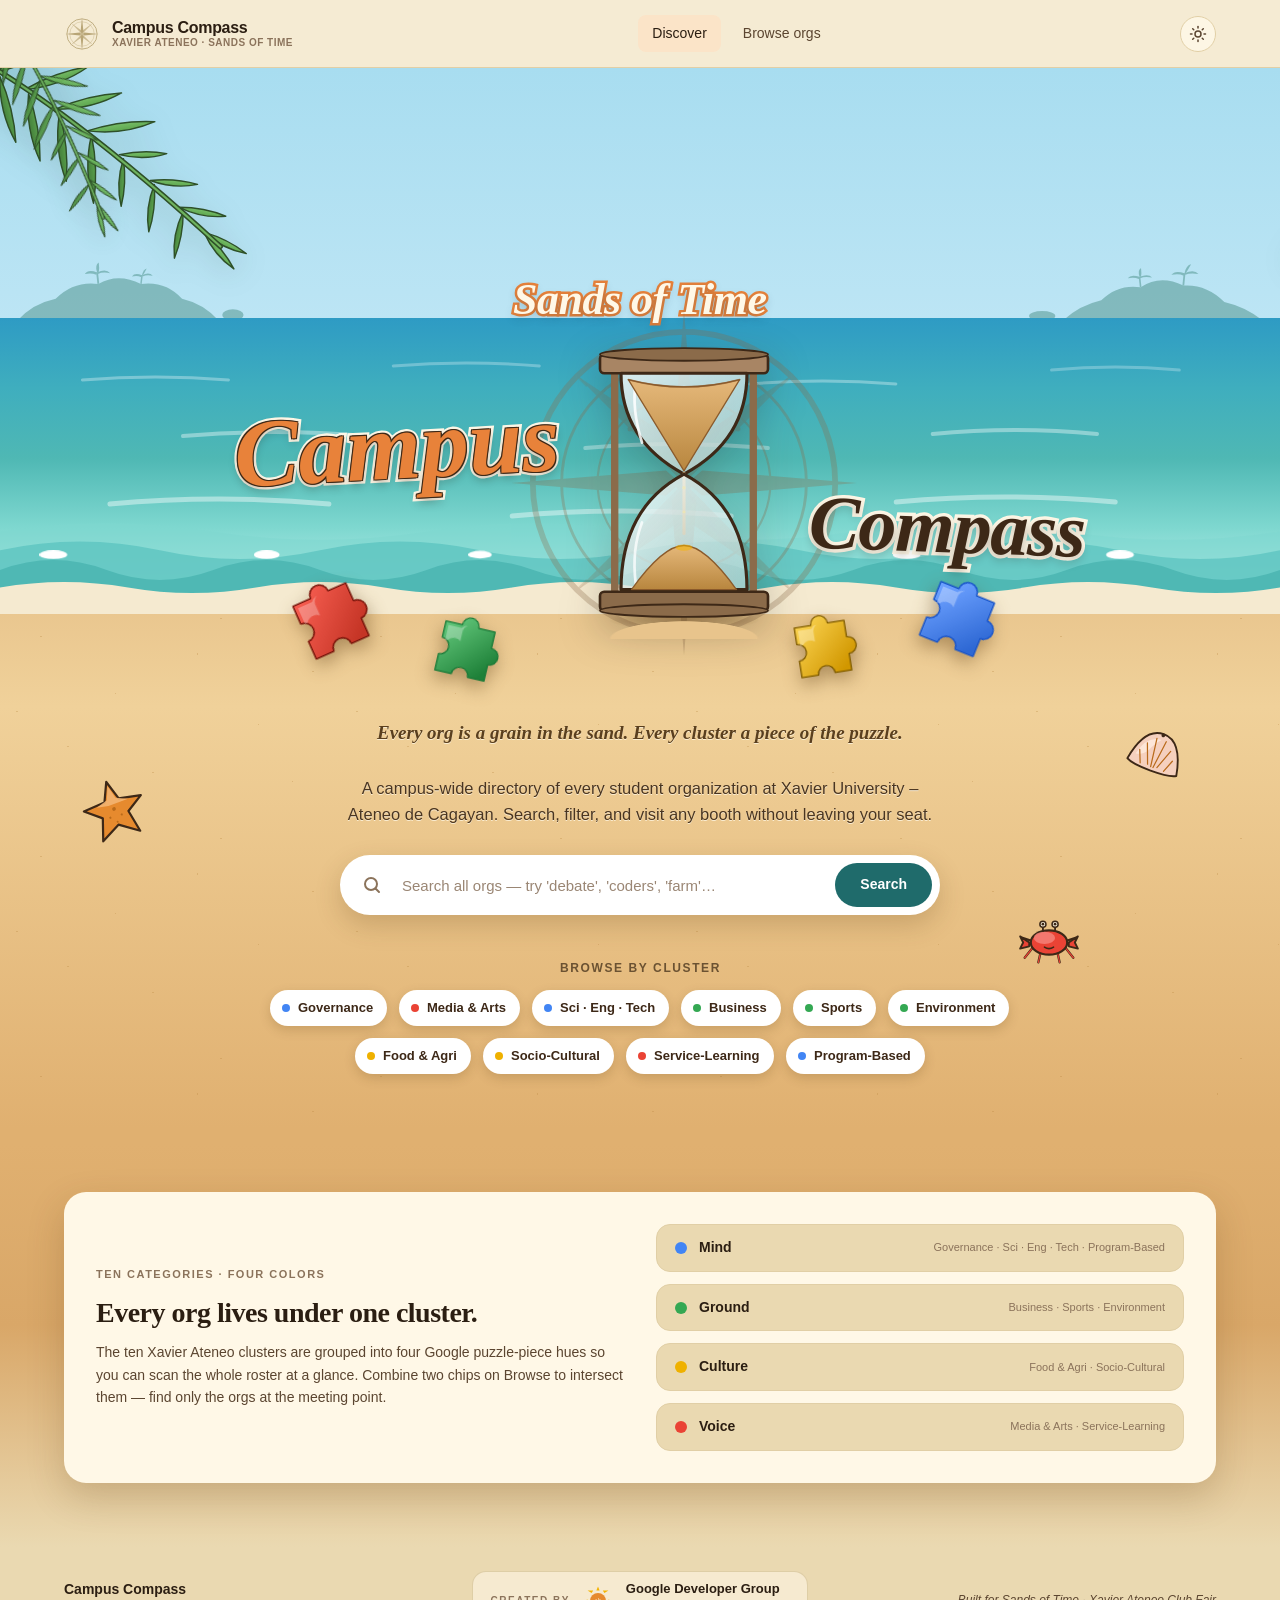
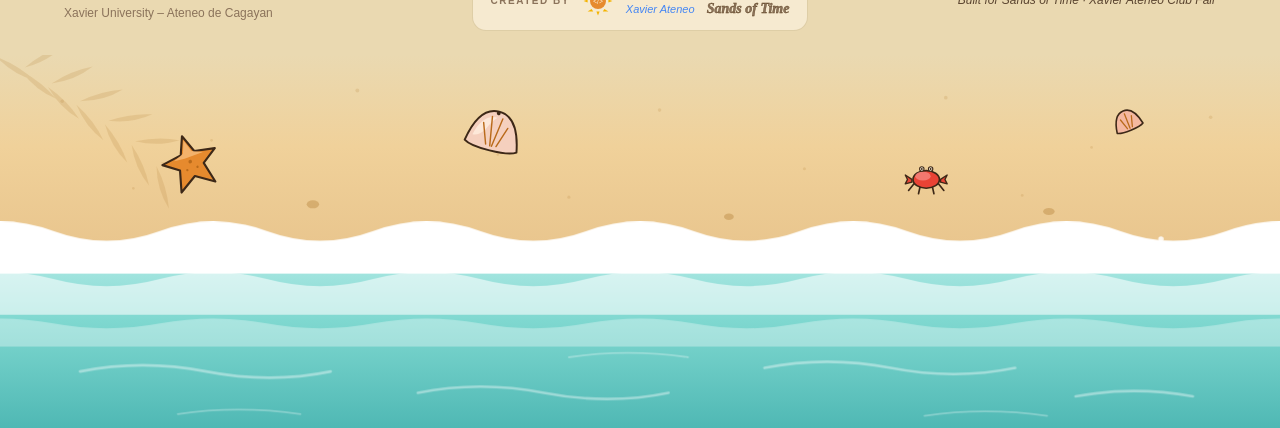
==== campus-compass/index.html @ 5cac919b "Add files via upload initial iteration" ====
<!DOCTYPE html>
<html lang="en" data-theme="light">
<head>
  <meta charset="UTF-8"/>
  <meta name="viewport" content="width=device-width, initial-scale=1.0"/>
  <meta name="description" content="Campus Compass — a directory of every student organization at Xavier University – Ateneo de Cagayan."/>
  <title>Campus Compass · Xavier Ateneo</title>
  <link rel="icon" type="image/svg+xml" href="assets/illustrations/compass-rose.svg"/>

  <!-- CSS load order:
       tokens → base → layout → components/* → screens/* → animations
       (per DESIGN.md, one <link> per file so DevTools stays inspectable) -->
  <link rel="stylesheet" href="src/css/tokens.css"/>
  <link rel="stylesheet" href="src/css/base.css"/>
  <link rel="stylesheet" href="src/css/layout.css"/>

  <link rel="stylesheet" href="src/css/components/nav.css"/>
  <link rel="stylesheet" href="src/css/components/button.css"/>
  <link rel="stylesheet" href="src/css/components/search-shell.css"/>
  <link rel="stylesheet" href="src/css/components/tag.css"/>
  <link rel="stylesheet" href="src/css/components/chip.css"/>
  <link rel="stylesheet" href="src/css/components/card.css"/>
  <link rel="stylesheet" href="src/css/components/panel.css"/>
  <link rel="stylesheet" href="src/css/components/facebook-card.css"/>
  <link rel="stylesheet" href="src/css/components/leader.css"/>
  <link rel="stylesheet" href="src/css/components/event.css"/>
  <link rel="stylesheet" href="src/css/components/theme-block.css"/>
  <link rel="stylesheet" href="src/css/components/hourglass.css"/>
  <link rel="stylesheet" href="src/css/components/sea-scene.css"/>
  <link rel="stylesheet" href="src/css/components/footer.css"/>
  <link rel="stylesheet" href="src/css/components/filter-note.css"/>
  <link rel="stylesheet" href="src/css/components/modal.css"/>
  <link rel="stylesheet" href="src/css/components/hero-scene.css"/>
  <link rel="stylesheet" href="src/css/components/hero-lockup.css"/>
  <link rel="stylesheet" href="src/css/components/ocean-waves.css"/>

  <link rel="stylesheet" href="src/css/screens/landing.css"/>
  <link rel="stylesheet" href="src/css/screens/browse.css"/>
  <link rel="stylesheet" href="src/css/screens/booth.css"/>

  <link rel="stylesheet" href="src/css/animations.css"/>
</head>

<body>

  <!-- ============================================================
       NAV — sticky, present on every screen
       ============================================================ -->
  <header class="site-nav">
    <div class="site-nav__wrap">
      <a class="brand" href="/" data-nav="landing">
        <span class="brand__mark" style="color: var(--compass-face);">
          <!-- Inline compass rose so it picks up currentColor -->
          <svg viewBox="0 0 100 100" role="img" aria-label="Compass Compass">
            <circle cx="50" cy="50" r="42" fill="none" stroke="currentColor" stroke-width="2.4"/>
            <circle cx="50" cy="50" r="34" fill="none" stroke="currentColor" stroke-width="1"/>
            <polygon points="50,4 54,44 50,48 46,44" fill="currentColor"/>
            <polygon points="96,50 56,54 52,50 56,46" fill="currentColor"/>
            <polygon points="50,96 54,56 50,52 46,56" fill="currentColor"/>
            <polygon points="4,50 44,54 48,50 44,46" fill="currentColor"/>
            <g fill="currentColor" opacity="0.7">
              <polygon points="82,18 55,45 50,50 45,45"/>
              <polygon points="82,82 55,55 50,50 45,55"/>
              <polygon points="18,82 45,55 50,50 55,55"/>
              <polygon points="18,18 45,45 50,50 55,45"/>
            </g>
            <g fill="currentColor">
              <circle cx="50" cy="34" r="1.2"/>
              <circle cx="66" cy="50" r="1.2"/>
              <circle cx="50" cy="66" r="1.2"/>
              <circle cx="34" cy="50" r="1.2"/>
            </g>
            <circle cx="50" cy="50" r="2" fill="currentColor"/>
          </svg>
        </span>
        <span class="brand__text">
          <span class="brand__name">Campus Compass</span>
          <span class="brand__sub">Xavier Ateneo · Sands of Time</span>
        </span>
      </a>

      <nav class="nav-links" aria-label="Main">
        <button class="nav-links__item" data-nav="landing" data-nav-item="landing">Discover</button>
        <button class="nav-links__item" data-nav="browse"  data-nav-item="browse">Browse orgs</button>
      </nav>

      <div class="nav-actions">
        <button class="theme-toggle" data-theme-toggle aria-label="Toggle theme"></button>
      </div>

      <button class="nav-toggle" aria-label="Menu">
        <svg width="22" height="22" viewBox="0 0 22 22" fill="none" stroke="currentColor" stroke-width="2" stroke-linecap="round">
          <line x1="3" y1="6"  x2="19" y2="6"/>
          <line x1="3" y1="11" x2="19" y2="11"/>
          <line x1="3" y1="16" x2="19" y2="16"/>
        </svg>
      </button>
    </div>
  </header>

  <!-- ============================================================
       LANDING — bright cel-shaded beach hero, "Sands of Time"
       ============================================================ -->
  <main id="screen-landing" class="screen screen--landing" data-screen="landing">

    <!-- ==== HERO SCENE — layered beach backdrop ====
         Bands top→bottom: sky · sea · surf · sand.
         Offsets (--horizon, --shore) are defined on
         .screen--landing in landing.css so the content stack
         can land the hourglass exactly on the shore line. -->
    <div class="hero-scene" aria-hidden="true">

      <!-- SKY -->
      <div class="hero-scene__sky"></div>

      <!-- NIGHT SKY — moon + stars, revealed in dark mode.
           These are CSS circles, not SVG: the scene SVGs use
           preserveAspectRatio="none", which stretched a <circle>
           into an oblong at every viewport width but one. -->
      <div class="hero-scene__night">
        <span class="night-moon"></span>
        <span class="night-star" style="--x:6%; --y:17%; --s:3px;"></span>
        <span class="night-star" style="--x:13%; --y:38%; --s:2px;"></span>
        <span class="night-star" style="--x:19%; --y:12%; --s:3.5px;"></span>
        <span class="night-star" style="--x:25%; --y:30%; --s:2px;"></span>
        <span class="night-star" style="--x:31%; --y:15%; --s:3px;"></span>
        <span class="night-star" style="--x:37%; --y:43%; --s:2px;"></span>
        <span class="night-star" style="--x:43%; --y:21%; --s:3.5px;"></span>
        <span class="night-star" style="--x:49%; --y:35%; --s:2px;"></span>
        <span class="night-star" style="--x:55%; --y:11%; --s:3px;"></span>
        <span class="night-star" style="--x:61%; --y:28%; --s:3px;"></span>
        <span class="night-star" style="--x:67%; --y:45%; --s:2px;"></span>
        <span class="night-star" style="--x:73%; --y:16%; --s:2.5px;"></span>
        <span class="night-star" style="--x:85%; --y:47%; --s:3px;"></span>
        <span class="night-star" style="--x:92%; --y:23%; --s:2px;"></span>
        <span class="night-star" style="--x:97%; --y:38%; --s:3.5px;"></span>
      </div>

      <!-- DISTANT ISLANDS at the horizon.
           preserveAspectRatio is xMidYMax (not "none") so the
           island silhouettes keep their shape instead of being
           smeared flat across the width. -->
      <div class="hero-scene__headland">
        <svg class="headland headland--left" viewBox="0 0 300 78" preserveAspectRatio="xMinYMax meet">
          <g fill="var(--scene-hill)">
            <!-- Main landmass — rounded, with a gentle peak -->
            <path d="M 6 78
                     Q 24 58 52 52
                     Q 74 30 104 34
                     Q 128 20 156 34
                     Q 186 30 206 52
                     Q 232 58 250 78 Z"/>
            <!-- Two palm silhouettes on the ridge -->
            <g transform="translate(104,34)">
              <path d="M 0 0 L -1.5 -14" stroke="var(--scene-hill)" stroke-width="2.2" fill="none"/>
              <path d="M -1.5 -14 q -11 -4 -15 2 q 8 -2 14 1 Z"/>
              <path d="M -1.5 -14 q 11 -5 16 1 q -9 -2 -15 1 Z"/>
              <path d="M -1.5 -14 q -3 -9 2 -12 q 1 7 0 12 Z"/>
            </g>
            <g transform="translate(156,34) scale(0.82)">
              <path d="M 0 0 L 1.5 -13" stroke="var(--scene-hill)" stroke-width="2.2" fill="none"/>
              <path d="M 1.5 -13 q -11 -4 -15 2 q 8 -2 14 1 Z"/>
              <path d="M 1.5 -13 q 11 -5 16 1 q -9 -2 -15 1 Z"/>
              <path d="M 1.5 -13 q 2 -9 7 -10 q -3 6 -6 11 Z"/>
            </g>
            <!-- Small offshore rock -->
            <ellipse cx="268" cy="72" rx="13" ry="7"/>
          </g>
        </svg>

        <svg class="headland headland--right" viewBox="0 0 300 78" preserveAspectRatio="xMaxYMax meet">
          <g fill="var(--scene-hill)">
            <ellipse cx="26" cy="73" rx="16" ry="6"/>
            <path d="M 52 78
                     Q 72 60 98 54
                     Q 118 34 146 38
                     Q 170 22 198 36
                     Q 226 34 248 56
                     Q 274 62 294 78 Z"/>
            <g transform="translate(146,38) scale(0.9)">
              <path d="M 0 0 L -1.5 -14" stroke="var(--scene-hill)" stroke-width="2.2" fill="none"/>
              <path d="M -1.5 -14 q -12 -4 -16 2 q 9 -2 15 1 Z"/>
              <path d="M -1.5 -14 q 12 -5 17 1 q -10 -2 -16 1 Z"/>
              <path d="M -1.5 -14 q -3 -9 2 -12 q 1 7 0 12 Z"/>
            </g>
            <g transform="translate(198,36)">
              <path d="M 0 0 L 1.5 -15" stroke="var(--scene-hill)" stroke-width="2.2" fill="none"/>
              <path d="M 1.5 -15 q -12 -4 -16 2 q 9 -2 15 1 Z"/>
              <path d="M 1.5 -15 q 12 -5 17 1 q -10 -2 -16 1 Z"/>
              <path d="M 1.5 -15 q 2 -10 8 -11 q -4 7 -7 12 Z"/>
            </g>
          </g>
        </svg>
      </div>

      <!-- SEA — depth gradient (deep at horizon → pale at shore) -->
      <div class="hero-scene__sea">
        <div class="sea-shimmer">
          <svg viewBox="0 0 1400 270" preserveAspectRatio="none">
            <g stroke="#FFFFFF" fill="none" stroke-linecap="round">
              <path stroke-width="3" opacity="0.32" d="M 90 62 Q 170 56 250 62"/>
              <path stroke-width="3" opacity="0.28" d="M 430 48 Q 510 42 590 48"/>
              <path stroke-width="3" opacity="0.32" d="M 820 66 Q 900 60 980 66"/>
              <path stroke-width="3" opacity="0.26" d="M 1150 52 Q 1220 46 1290 52"/>
              <path stroke-width="4" opacity="0.38" d="M 200 118 Q 300 110 400 118"/>
              <path stroke-width="4" opacity="0.34" d="M 640 130 Q 740 122 840 130"/>
              <path stroke-width="4" opacity="0.38" d="M 1020 116 Q 1110 108 1200 116"/>
              <path stroke-width="5" opacity="0.42" d="M 120 186 Q 240 176 360 186"/>
              <path stroke-width="5" opacity="0.4"  d="M 560 198 Q 680 188 800 198"/>
              <path stroke-width="5" opacity="0.42" d="M 980 184 Q 1100 174 1220 184"/>
            </g>
          </svg>
        </div>
      </div>

      <!-- SURF — 3 parallax wave layers + reverse-drifting foam edge.
           Each layer is 200% wide; translateX(0 → -50%) loops.
           Path periods 400 / 300 / 200 / 240 all divide 1200
           evenly, so the tiling seam is invisible. -->
      <div class="hero-scene__surf">
        <div class="wave wave--back">
          <svg viewBox="0 0 2400 100" preserveAspectRatio="none">
            <path fill="var(--scene-water-1)" d="M 0 25 Q 100 10 200 25 T 400 25 T 600 25 T 800 25 T 1000 25 T 1200 25 T 1400 25 T 1600 25 T 1800 25 T 2000 25 T 2200 25 T 2400 25 L 2400 100 L 0 100 Z"/>
          </svg>
        </div>

        <div class="wave wave--mid">
          <svg viewBox="0 0 2400 100" preserveAspectRatio="none">
            <path fill="var(--scene-water-2)" d="M 0 42 Q 75 26 150 42 T 300 42 T 450 42 T 600 42 T 750 42 T 900 42 T 1050 42 T 1200 42 T 1350 42 T 1500 42 T 1650 42 T 1800 42 T 1950 42 T 2100 42 T 2250 42 T 2400 42 L 2400 100 L 0 100 Z"/>
          </svg>
        </div>

        <div class="wave wave--front">
          <svg viewBox="0 0 2400 100" preserveAspectRatio="none">
            <path fill="var(--scene-water-3)" d="M 0 60 Q 50 42 100 60 T 200 60 T 300 60 T 400 60 T 500 60 T 600 60 T 700 60 T 800 60 T 900 60 T 1000 60 T 1100 60 T 1200 60 T 1300 60 T 1400 60 T 1500 60 T 1600 60 T 1700 60 T 1800 60 T 1900 60 T 2000 60 T 2100 60 T 2200 60 T 2300 60 T 2400 60 L 2400 100 L 0 100 Z"/>

            <!-- Cel-animation foam highlights: three sets on the
                 front crests (x = 50 + 200k), swapped by steps(1). -->
            <g class="foam-blink foam-blink--a" fill="var(--scene-foam-hi)">
              <ellipse cx="50"   cy="46" rx="13" ry="4"/>
              <ellipse cx="650"  cy="46" rx="11" ry="3.5"/>
              <ellipse cx="1250" cy="46" rx="13" ry="4"/>
              <ellipse cx="1850" cy="46" rx="11" ry="3.5"/>
            </g>
            <g class="foam-blink foam-blink--b" fill="var(--scene-foam-hi)">
              <ellipse cx="250"  cy="46" rx="12" ry="4"/>
              <ellipse cx="850"  cy="46" rx="13" ry="4"/>
              <ellipse cx="1450" cy="46" rx="11" ry="3.5"/>
              <ellipse cx="2050" cy="46" rx="13" ry="4"/>
            </g>
            <g class="foam-blink foam-blink--c" fill="var(--scene-foam-hi)">
              <ellipse cx="450"  cy="46" rx="11" ry="3.5"/>
              <ellipse cx="1050" cy="46" rx="13" ry="4"/>
              <ellipse cx="1650" cy="46" rx="12" ry="4"/>
              <ellipse cx="2250" cy="46" rx="11" ry="3.5"/>
            </g>
          </svg>
        </div>

        <div class="wave wave--foam-edge">
          <svg viewBox="0 0 2400 100" preserveAspectRatio="none">
            <path fill="var(--scene-foam)" d="M 0 76 Q 60 66 120 76 T 240 76 T 360 76 T 480 76 T 600 76 T 720 76 T 840 76 T 960 76 T 1080 76 T 1200 76 T 1320 76 T 1440 76 T 1560 76 T 1680 76 T 1800 76 T 1920 76 T 2040 76 T 2160 76 T 2280 76 T 2400 76 L 2400 100 L 0 100 Z"/>
          </svg>
        </div>
      </div>

      <!-- SAND -->
      <div class="hero-scene__sand"></div>

      <!-- Beach accents on the dry sand -->
      <div class="hero-accents">
        <img class="hero-accent hero-accent--starfish" src="assets/illustrations/hero-starfish.svg" alt=""/>
        <img class="hero-accent hero-accent--shell"    src="assets/illustrations/hero-shell.svg"    alt=""/>
        <img class="hero-accent hero-accent--crab"     src="assets/illustrations/hero-crab.svg"     alt=""/>
      </div>

      <!-- Palm fronds peeking in from the top corners -->
      <img class="palm-frond palm-frond--left"    src="assets/illustrations/palm-frond.svg" alt=""/>
      <img class="palm-frond palm-frond--left-2"  src="assets/illustrations/palm-frond.svg" alt=""/>
      <img class="palm-frond palm-frond--right"   src="assets/illustrations/palm-frond.svg" alt=""/>
      <img class="palm-frond palm-frond--right-2" src="assets/illustrations/palm-frond.svg" alt=""/>
    </div>

    <!-- ==== HERO CONTENT (overlaid on the scene) ==== -->
    <div class="hero-content">
      <div class="wrap">
        <h2 class="hero-tagline reveal" style="--reveal-delay: 0ms;">Sands of Time</h2>

        <!-- Unified "Campus [hourglass] Compass" lockup.
             The hourglass stands on the shore line; the four
             puzzle pieces lie on the sand around its base.
             They are children of the lockup, whose padding-bottom
             reserves their space so nothing below overlaps. -->
        <div class="hero-lockup reveal" style="--reveal-delay: 120ms;">
          <span class="lockup__campus">Campus</span>
          <!-- The hourglass, its rose, its shadow and its sand mound
               share one wrapper so they stay centred on each other.
               (The two word columns are different widths, so anything
               centred on the LOCKUP lands off-centre from the glass.) -->
          <span class="lockup__glass">
            <!-- Brand compass rose, sized as the anchor of the whole
                 lockup. Sits BEHIND the hourglass and rotates toward
                 the current screen (compass-orientation.js). -->
            <span class="lockup__rose" aria-hidden="true">
              <svg viewBox="0 0 100 100">
                <circle cx="50" cy="50" r="42" fill="none" stroke="currentColor" stroke-width="1.6"/>
                <circle cx="50" cy="50" r="34" fill="none" stroke="currentColor" stroke-width="0.8"/>
                <circle cx="50" cy="50" r="24" fill="none" stroke="currentColor" stroke-width="0.6"/>
                <!-- Cardinal points -->
                <polygon points="50,2 53.5,45 50,49 46.5,45" fill="currentColor"/>
                <polygon points="98,50 55,53.5 51,50 55,46.5" fill="currentColor"/>
                <polygon points="50,98 53.5,55 50,51 46.5,55" fill="currentColor"/>
                <polygon points="2,50 45,53.5 49,50 45,46.5" fill="currentColor"/>
                <!-- Ordinal points -->
                <g fill="currentColor" opacity="0.72">
                  <polygon points="80,20 56,44 50,50 44,44"/>
                  <polygon points="80,80 56,56 50,50 44,56"/>
                  <polygon points="20,80 44,56 50,50 56,56"/>
                  <polygon points="20,20 44,44 50,50 56,44"/>
                </g>
                <!-- Tick dots between the rings -->
                <g fill="currentColor" opacity="0.85">
                  <circle cx="50" cy="29" r="0.9"/><circle cx="71" cy="50" r="0.9"/>
                  <circle cx="50" cy="71" r="0.9"/><circle cx="29" cy="50" r="0.9"/>
                  <circle cx="65" cy="35" r="0.7"/><circle cx="65" cy="65" r="0.7"/>
                  <circle cx="35" cy="65" r="0.7"/><circle cx="35" cy="35" r="0.7"/>
                </g>
                <!-- Fine minute marks on the outer ring -->
                <g stroke="currentColor" stroke-width="0.7" opacity="0.6">
                  <line x1="50" y1="8"  x2="50" y2="12"/><line x1="92" y1="50" x2="88" y2="50"/>
                  <line x1="50" y1="92" x2="50" y2="88"/><line x1="8"  y1="50" x2="12" y2="50"/>
                  <line x1="79.7" y1="20.3" x2="76.9" y2="23.1"/>
                  <line x1="79.7" y1="79.7" x2="76.9" y2="76.9"/>
                  <line x1="20.3" y1="79.7" x2="23.1" y2="76.9"/>
                  <line x1="20.3" y1="20.3" x2="23.1" y2="23.1"/>
                </g>
                <circle cx="50" cy="50" r="2.4" fill="currentColor"/>
              </svg>
            </span>
            <img class="lockup__hourglass" src="assets/illustrations/hero-hourglass.svg" alt="Hourglass"/>
            <span class="lockup__hourglass-shadow" aria-hidden="true"></span>
            <span class="lockup__sand-mound" aria-hidden="true"></span>
          </span>

          <span class="lockup__compass">Compass</span>


          <img class="hero-puzzle hero-puzzle--red"    src="assets/illustrations/primitives/puzzle-red.svg"    alt="" aria-hidden="true"/>
          <img class="hero-puzzle hero-puzzle--green"  src="assets/illustrations/primitives/puzzle-green.svg"  alt="" aria-hidden="true"/>
          <img class="hero-puzzle hero-puzzle--yellow" src="assets/illustrations/primitives/puzzle-yellow.svg" alt="" aria-hidden="true"/>
          <img class="hero-puzzle hero-puzzle--blue"   src="assets/illustrations/primitives/puzzle-blue.svg"   alt="" aria-hidden="true"/>
        </div>

        <p class="hero-anchor reveal" style="--reveal-delay: 170ms;">
          Every org is a grain in the sand. Every cluster a piece of the puzzle.
        </p>

        <p class="hero-sub reveal" style="--reveal-delay: 210ms;">
          A campus-wide directory of every student organization at Xavier University – Ateneo de Cagayan.
          Search, filter, and visit any booth without leaving your seat.
        </p>

        <form class="search-shell hero-search reveal" data-hero-search style="--reveal-delay: 240ms;" onsubmit="return false;">
          <svg class="search-shell__icon" viewBox="0 0 20 20" fill="none" stroke="currentColor" stroke-width="2" stroke-linecap="round" stroke-linejoin="round" aria-hidden="true">
            <circle cx="9" cy="9" r="6"/><line x1="17" y1="17" x2="13.5" y2="13.5"/>
          </svg>
          <input class="search-shell__input" type="search"
                 placeholder="Search all orgs — try 'debate', 'coders', 'farm'…"
                 aria-label="Search orgs"/>
          <button class="btn hero-search__submit search-shell__submit" type="submit">Search</button>
        </form>

        <p class="hero-cluster-label reveal" style="--reveal-delay: 300ms;">Browse by cluster</p>
        <div class="tag-cloud reveal" data-tag-cloud style="--reveal-delay: 360ms;"></div>
      </div>
    </div>


    <!-- Theme block: ten categories, four colors -->
    <section class="landing-theme">
      <div class="wrap">
        <div class="theme-block reveal">
          <div class="theme-block-grid">
            <div>
              <p class="theme-block__kicker">Ten categories · Four colors</p>
              <h3 class="theme-block__title">Every org lives under one cluster.</h3>
              <p class="theme-block__copy">
                The ten Xavier Ateneo clusters are grouped into four Google puzzle-piece hues so you can scan the whole roster at a glance.
                Combine two chips on Browse to intersect them — find only the orgs at the meeting point.
              </p>
            </div>
            <div class="theme-legend">
              <div class="theme-legend__row"><span class="theme-legend__dot" style="--legend-color: var(--blue);"></span><span class="theme-legend__name">Mind</span><span class="theme-legend__clusters">Governance · Sci · Eng · Tech · Program-Based</span></div>
              <div class="theme-legend__row"><span class="theme-legend__dot" style="--legend-color: var(--green);"></span><span class="theme-legend__name">Ground</span><span class="theme-legend__clusters">Business · Sports · Environment</span></div>
              <div class="theme-legend__row"><span class="theme-legend__dot" style="--legend-color: var(--yellow);"></span><span class="theme-legend__name">Culture</span><span class="theme-legend__clusters">Food &amp; Agri · Socio-Cultural</span></div>
              <div class="theme-legend__row"><span class="theme-legend__dot" style="--legend-color: var(--red);"></span><span class="theme-legend__name">Voice</span><span class="theme-legend__clusters">Media &amp; Arts · Service-Learning</span></div>
            </div>
          </div>
        </div>
      </div>
    </section>
  </main>

  <!-- ============================================================
       BROWSE
       ============================================================ -->
  <main id="screen-browse" class="screen screen--browse" hidden data-screen="browse">
    <div class="ground-wash" aria-hidden="true"></div>

    <div class="wrap">
      <section class="browse-head">
        <nav class="browse-crumb" aria-label="Breadcrumb">
          <a href="/" data-nav="landing">Discover</a>
          <span class="browse-crumb__sep">/</span>
          <span>Browse orgs</span>
        </nav>
        <div class="explore-head">
          <h1 class="browse-title" data-browse-title>All Xavier Ateneo orgs</h1>
          <span class="browse-count" data-browse-count>—</span>
        </div>

        <div class="browse-search">
          <form class="search-shell search-shell--compact" data-browse-search onsubmit="return false;">
            <svg class="search-shell__icon" viewBox="0 0 20 20" fill="none" stroke="currentColor" stroke-width="2" stroke-linecap="round" stroke-linejoin="round" aria-hidden="true">
              <circle cx="9" cy="9" r="6"/><line x1="17" y1="17" x2="13.5" y2="13.5"/>
            </svg>
            <input class="search-shell__input" type="search"
                   placeholder="Search by name, category, or interest…"
                   aria-label="Filter orgs"/>
            <button class="btn btn--primary search-shell__submit" type="submit">Search</button>
          </form>
        </div>

        <div class="filter-toolbar">
          <span class="filter-toolbar__help">
            <svg class="filter-toolbar__help-icon" viewBox="0 0 16 16" fill="none" stroke="currentColor" stroke-width="1.5" stroke-linecap="round" aria-hidden="true">
              <line x1="0" y1="8" x2="16" y2="8"/><line x1="8" y1="0" x2="8" y2="16"/>
            </svg>
            Pick <strong>one or more</strong> chips — orgs must match <strong>all</strong> you select.
          </span>
          <button class="btn btn--ghost btn--sm clear-filters" data-clear-filters type="button">
            <svg width="12" height="12" viewBox="0 0 12 12" fill="none" stroke="currentColor" stroke-width="2" stroke-linecap="round" aria-hidden="true">
              <line x1="1" y1="1" x2="11" y2="11"/><line x1="11" y1="1" x2="1" y2="11"/>
            </svg>
            Clear filters
          </button>
        </div>

        <div class="chip-row browse-chips" data-chip-row></div>

        <div class="filter-note" data-filter-note hidden></div>
      </section>

      <section class="browse-grid card-grid" data-card-grid></section>

      <p class="grid-footnote" data-grid-footnote hidden></p>
    </div>
  </main>

  <!-- ============================================================
       BOOTH MODAL — content rendered by screens/booth.js
       ============================================================ -->
  <div id="booth-modal" class="modal" hidden role="dialog" aria-modal="true" aria-labelledby="booth-title">
    <div class="modal__backdrop" aria-hidden="true"></div>
    <div class="modal__panel">
      <button class="modal__close" data-close-modal aria-label="Close booth">
        <svg viewBox="0 0 18 18" fill="none" stroke="currentColor" stroke-width="2" stroke-linecap="round">
          <line x1="3" y1="3" x2="15" y2="15"/>
          <line x1="15" y1="3" x2="3" y2="15"/>
        </svg>
      </button>
      <div class="modal__panel-content"></div>
    </div>
  </div>

  <!-- ============================================================
       FOOTER (present on every screen)
       ============================================================ -->
  <footer class="site-footer">
    <div class="site-footer__wrap">
      <div class="site-footer__brand">
        <span class="site-footer__name">Campus Compass</span>
        <span class="site-footer__sub">Xavier University – Ateneo de Cagayan</span>
      </div>

      <div class="gdg-credit">
        <span class="gdg-credit__label">Created by</span>
        <img class="gdg-credit__mark" src="assets/illustrations/gdg-credit.svg" alt="GDG"/>
        <div class="gdg-credit__text">
          <span class="gdg-credit__org">Google Developer Group</span>
          <span>
            <span class="gdg-credit__loc">Xavier Ateneo</span>
            <span class="gdg-credit__season">Sands of Time</span>
          </span>
        </div>
      </div>

      <p class="site-footer__tagline">Built for Sands of Time · Xavier Ateneo Club Fair</p>
    </div>
  </footer>

  <!-- ============================================================
       SEA SCENE — inline SVG so animations bind to internal groups
       ============================================================ -->
  <div class="sea-scene" aria-hidden="true">
    <!-- TIDE LINE — the page closes looking straight DOWN at the
         water's edge. Deliberately a different camera from the hero:
         one world, two shots, so the beach never repeats itself.
         Keep in sync with assets/illustrations/sea-scene.svg. -->
    <svg xmlns="http://www.w3.org/2000/svg" viewBox="0 0 1440 420" preserveAspectRatio="none" role="img" aria-label="Water's edge">
      <defs>
        <linearGradient id="tide-sand" x1="0" y1="0" x2="0" y2="1">
          <stop offset="0"    stop-color="var(--surface-2)"/>
          <stop offset="0.45" stop-color="var(--scene-sand-top)"/>
          <stop offset="1"    stop-color="var(--scene-sand-wet)"/>
        </linearGradient>
        <linearGradient id="tide-water" x1="0" y1="0" x2="0" y2="1">
          <stop offset="0"    stop-color="var(--scene-sea-shallow)"/>
          <stop offset="0.42" stop-color="var(--scene-water-1)"/>
          <stop offset="1"    stop-color="var(--scene-water-3)"/>
        </linearGradient>
        <path id="tide-leaf" d="M 0 0 Q 26 -6 50 -2 Q 26 6 0 0 Z"/>
      </defs>

      <!-- ===== DRY SAND ===== -->
      <rect y="0" width="1440" height="230" fill="url(#tide-sand)"/>

      <!-- Sand grain texture -->
      <g fill="var(--scene-sand-dark)" opacity="0.20">
        <circle cx="70"   cy="52"  r="2"/><circle cx="238" cy="96"  r="1.6"/>
        <circle cx="402"  cy="40"  r="2.2"/><circle cx="560" cy="112" r="1.5"/>
        <circle cx="742"  cy="62"  r="2"/><circle cx="905"  cy="128" r="1.7"/>
        <circle cx="1064" cy="48"  r="2.1"/><circle cx="1228" cy="104" r="1.6"/>
        <circle cx="1362" cy="70"  r="2"/><circle cx="150"  cy="150" r="1.5"/>
        <circle cx="640"  cy="160" r="1.8"/><circle cx="1150" cy="158" r="1.6"/>
      </g>

      <!-- ===== PALM FROND SHADOWS — the overhead cue ===== -->
      <g class="tide-shadow" fill="var(--scene-sand-dark)" opacity="0.20" transform="translate(-30,-16)">
        <use href="#tide-leaf" transform="translate(30,14) rotate(-34)"/>
          <use href="#tide-leaf" transform="translate(26,18) rotate(34)"/>
          <use href="#tide-leaf" transform="translate(58,30) rotate(-27)"/>
          <use href="#tide-leaf" transform="translate(54,34) rotate(41)"/>
          <use href="#tide-leaf" transform="translate(88,48) rotate(-20)"/>
          <use href="#tide-leaf" transform="translate(84,52) rotate(48)"/>
          <use href="#tide-leaf" transform="translate(120,68) rotate(-13)"/>
          <use href="#tide-leaf" transform="translate(116,72) rotate(55)"/>
          <use href="#tide-leaf" transform="translate(152,90) rotate(-6)"/>
          <use href="#tide-leaf" transform="translate(148,94) rotate(62)"/>
          <use href="#tide-leaf" transform="translate(182,113) rotate(1)"/>
          <use href="#tide-leaf" transform="translate(178,117) rotate(69)"/>
          <use href="#tide-leaf" transform="translate(210,137) rotate(8)"/>
          <use href="#tide-leaf" transform="translate(206,141) rotate(76)"/>
      </g>
      <g class="tide-shadow tide-shadow--right" fill="var(--scene-sand-dark)" opacity="0.16"
         transform="translate(1470,-10) scale(-1,1)">
        <use href="#tide-leaf" transform="translate(30,14) rotate(-34)"/>
          <use href="#tide-leaf" transform="translate(26,18) rotate(34)"/>
          <use href="#tide-leaf" transform="translate(58,30) rotate(-27)"/>
          <use href="#tide-leaf" transform="translate(54,34) rotate(41)"/>
          <use href="#tide-leaf" transform="translate(88,48) rotate(-20)"/>
          <use href="#tide-leaf" transform="translate(84,52) rotate(48)"/>
          <use href="#tide-leaf" transform="translate(120,68) rotate(-13)"/>
          <use href="#tide-leaf" transform="translate(116,72) rotate(55)"/>
          <use href="#tide-leaf" transform="translate(152,90) rotate(-6)"/>
          <use href="#tide-leaf" transform="translate(148,94) rotate(62)"/>
          <use href="#tide-leaf" transform="translate(182,113) rotate(1)"/>
          <use href="#tide-leaf" transform="translate(178,117) rotate(69)"/>
          <use href="#tide-leaf" transform="translate(210,137) rotate(8)"/>
          <use href="#tide-leaf" transform="translate(206,141) rotate(76)"/>
      </g>

      <!-- ===== THINGS ON THE SAND (drawn from above) ===== -->
      <g class="tide-items">
        <!-- Starfish -->
        <g transform="translate(214,120) rotate(-18)">
          <path fill="#E68A2E" stroke="#3D2817" stroke-width="2.4" stroke-linejoin="round"
                d="M 0 -30 L 8 -10 L 31 -6 L 14 6 L 20 30 L 0 17 L -20 30 L -14 6 L -31 -6 L -8 -10 Z"/>
          <path fill="#F5B876" opacity="0.85" d="M 0 -25 L 5 -11 L 17 -6 L -5 -5 L -17 -6 L -5 -11 Z"/>
          <g fill="#B96A1A"><circle cx="0" cy="0" r="2"/><circle cx="6" cy="8" r="1.3"/><circle cx="-6" cy="8" r="1.3"/></g>
        </g>
        <!-- Scallop shell -->
        <g transform="translate(556,86) rotate(14)">
          <path fill="#F5D0BE" stroke="#3D2817" stroke-width="2.2" stroke-linejoin="round"
                d="M -30 17 Q -23 -23 0 -23 Q 23 -23 30 17 Q 23 22 0 22 Q -23 22 -30 17 Z"/>
          <path fill="#FFEDDF" opacity="0.8" d="M -23 9 Q -17 -16 0 -16 Q -6 -10 -10 0 Q -16 9 -23 9 Z"/>
          <g fill="none" stroke="#B96A1A" stroke-width="1.6" stroke-linecap="round">
            <path d="M -14 -7 L -6 16"/><path d="M -6 -16 L -1 17"/>
            <path d="M 6 -16 L 1 17"/><path d="M 14 -7 L 6 16"/>
          </g>
          <circle cx="0" cy="-21" r="2.2" fill="#3D2817"/>
        </g>
        <!-- Little crab -->
        <g transform="translate(1042,140) scale(0.62)">
          <g stroke="#3D2817" stroke-width="3" fill="none" stroke-linecap="round">
            <path d="M -20 5 L -32 20"/><path d="M -10 8 L -14 26"/>
            <path d="M 10 8 L 14 26"/><path d="M 20 5 L 32 20"/>
          </g>
          <ellipse cx="0" cy="0" rx="24" ry="16" fill="#EA4335" stroke="#3D2817" stroke-width="3"/>
          <ellipse cx="-6" cy="-6" rx="14" ry="8" fill="#F58179" opacity="0.85"/>
          <circle cx="-8" cy="-19" r="4" fill="#FDF6E4" stroke="#3D2817" stroke-width="2"/>
          <circle cx="8"  cy="-19" r="4" fill="#FDF6E4" stroke="#3D2817" stroke-width="2"/>
          <circle cx="-8" cy="-19" r="1.7" fill="#3D2817"/><circle cx="8" cy="-19" r="1.7" fill="#3D2817"/>
          <path fill="#EA4335" stroke="#3D2817" stroke-width="2.5" stroke-linejoin="round"
                d="M -26 0 L -38 -8 L -34 0 L -38 8 L -26 5 Z"/>
          <path fill="#EA4335" stroke="#3D2817" stroke-width="2.5" stroke-linejoin="round"
                d="M 26 0 L 38 -8 L 34 0 L 38 8 L 26 5 Z"/>
        </g>
        <!-- Small shell -->
        <g transform="translate(1268,74) rotate(-22) scale(0.6)">
          <path fill="#F4B8A0" stroke="#3D2817" stroke-width="3" stroke-linejoin="round"
                d="M -26 15 Q -20 -20 0 -20 Q 20 -20 26 15 Q 20 19 0 19 Q -20 19 -26 15 Z"/>
          <g fill="none" stroke="#B96A1A" stroke-width="2.4" stroke-linecap="round">
            <path d="M -11 -6 L -5 14"/><path d="M 0 -14 L 0 15"/><path d="M 11 -6 L 5 14"/>
          </g>
        </g>
        <!-- Pebbles -->
        <g fill="var(--scene-sand-dark)" opacity="0.42">
          <ellipse cx="352"  cy="168" rx="7"   ry="4.5"/>
          <ellipse cx="820"  cy="182" rx="5.5" ry="3.6"/>
          <ellipse cx="1180" cy="176" rx="6.5" ry="4"/>
        </g>
      </g>

      <!-- ===== SHALLOW WATER ===== -->
      <rect y="210" width="1440" height="210" fill="url(#tide-water)"/>

      <!-- Caustics — light bending on the sandy bottom -->
      <g class="tide-caustics" fill="none" stroke="#FFFFFF" stroke-width="3" stroke-linecap="round" opacity="0.4">
        <path d="M 90 356 Q 160 342 232 356 T 372 356"/>
        <path d="M 470 380 Q 540 366 612 380 T 752 380"/>
        <path d="M 860 352 Q 930 338 1002 352 T 1142 352"/>
        <path d="M 1210 384 Q 1275 372 1342 384"/>
      </g>
      <g class="tide-caustics tide-caustics--b" fill="none" stroke="#FFFFFF" stroke-width="2" stroke-linecap="round" opacity="0.3">
        <path d="M 200 404 Q 268 394 338 404"/>
        <path d="M 640 340 Q 706 330 774 340"/>
        <path d="M 1040 406 Q 1108 396 1178 406"/>
      </g>

      <!-- ===== FOAM BANDS drifting along the tide line ===== -->
      <g class="tide-foam tide-foam--c" fill="#FFFFFF" opacity="0.34">
        <path d="M -300 302 Q -240 291 -180 302 T -60 302 T 60 302 T 180 302 T 300 302 T 420 302 T 540 302 T 660 302 T 780 302 T 900 302 T 1020 302 T 1140 302 T 1260 302 T 1380 302 T 1500 302 T 1620 302 T 1740 302 L 1740 328 L -300 328 Z"/>
      </g>
      <g class="tide-foam tide-foam--b" fill="#FFFFFF" opacity="0.58">
        <path d="M -300 252 Q -240 236 -180 252 T -60 252 T 60 252 T 180 252 T 300 252 T 420 252 T 540 252 T 660 252 T 780 252 T 900 252 T 1020 252 T 1140 252 T 1260 252 T 1380 252 T 1500 252 T 1620 252 T 1740 252 L 1740 292 L -300 292 Z"/>
      </g>
      <g class="tide-foam tide-foam--a" fill="var(--scene-foam-hi)">
        <path d="M -300 198 Q -240 176 -180 198 T -60 198 T 60 198 T 180 198 T 300 198 T 420 198 T 540 198 T 660 198 T 780 198 T 900 198 T 1020 198 T 1140 198 T 1260 198 T 1380 198 T 1500 198 T 1620 198 T 1740 198 L 1740 246 L -300 246 Z"/>
      </g>

      <!-- Wet-sand sparkles just above the waterline -->
      <g fill="#FFFFFF" opacity="0.85">
        <circle class="tide-sparkle" cx="176"  cy="206" r="3"/>
        <circle class="tide-sparkle" cx="466"  cy="200" r="2.4"/>
        <circle class="tide-sparkle" cx="742"  cy="208" r="3.2"/>
        <circle class="tide-sparkle" cx="1010" cy="202" r="2.6"/>
        <circle class="tide-sparkle" cx="1306" cy="207" r="3"/>
      </g>
    </svg>
  </div>

  <script type="module" src="src/js/main.js"></script>
</body>
</html>
---- campus-compass/src/css/tokens.css ----
/* ============================================================
   tokens.css — the ONLY file that defines color values.
   Everything else references var(--…).
   Two themes:
     :root                 → Light (Sands of Time by day)
     :root[data-theme=dark]→ Night at the beach
   ============================================================ */

:root {
  /* ---------- Ground / Neutrals — warm sand ---------- */
  --ground:        #F5EBD3;
  --ground-2:      #EFE0BF;
  --surface:       #FDF6E4;   /* card / panel background */
  --surface-2:     #EAD9B1;   /* muted surface */
  --ink:           #2B1E12;   /* primary text */
  --ink-2:         #5B4530;   /* secondary text */
  --muted:         #8B735B;   /* tertiary text / captions */
  --border:        #E1CFA6;
  --border-strong: #C8B27F;

  /* ---------- Primary accents ---------- */
  --ocean:         #2C7C8E;
  --ocean-deep:    #1B5A69;
  --ocean-soft:    #D5EBEE;
  --sun:           #E68A2E;
  --sun-deep:      #B96A1A;
  --sun-soft:      #FBE4C8;

  /* ---------- Category accents ---------- */
  --blue:          #4285F4;   --blue-ink:   #1A56CB;   --blue-soft:   #E3ECFD;
  --red:           #EA4335;   --red-ink:    #B21E10;   --red-soft:    #FCE0DE;
  --yellow:        #EFB100;   --yellow-ink: #7E5B00;   --yellow-soft: #FCEEC1;
  --green:         #34A853;   --green-ink:  #1B7A38;   --green-soft:  #DAEEDF;

  /* ---------- Compass ---------- */
  --compass-face:  #B8A576;
  --compass-tick:  #C8B27F;

  /* ---------- Sea scene (five ocean layers, foam, wet sand) ---------- */
  --sea-foam:      #FFFFFF;
  --sea-foam-soft: #E8F5F8;
  --sea-1:         #7CC4D6;
  --sea-2:         #3E9FB8;
  --sea-3:         #1F6E88;
  --sea-4:         #0F4E68;
  --sea-5:         #082F41;
  --sand-wet:      #D9B87E;
  --sea-sky:       transparent;   /* night sky overlay */

  /* ---------- Sailboat / bird / creature accents ---------- */
  --boat-sail:     #FDF6E4;
  --boat-sail-red: #EA4335;
  --boat-hull:     #B96A1A;
  --boat-flag:     #EFB100;
  --bird-line:     #2B1E12;

  /* ---------- Hourglass ---------- */
  --glass-wood:    #8B5A2B;
  --glass-wood-dk: #5B3F1F;
  --glass-wood-lt: #A0703E;
  --glass-body:    #FDF6E4;
  --glass-shine:   #FFFFFF;
  --glass-sand:    #E68A2E;
  --glass-grain:   #F4B400;

  /* ---------- Elevation shadow ---------- */
  --shadow-sm: 0 2px 8px rgba(80,50,20,0.08);
  --shadow-md: 0 6px 18px rgba(80,50,20,0.09);
  --shadow-lg: 0 14px 40px rgba(80,50,20,0.14);
  --shadow-modal: 0 30px 80px rgba(30,20,10,0.35);

  /* ---------- Radii ---------- */
  --radius-sm:  8px;
  --radius:     14px;
  --radius-lg:  22px;
  --radius-xl:  30px;
  --radius-pill: 999px;

  /* ---------- Spacing rhythm ---------- */
  --space-1: 4px;
  --space-2: 8px;
  --space-3: 12px;
  --space-4: 16px;
  --space-5: 24px;
  --space-6: 32px;
  --space-7: 48px;
  --space-8: 64px;

  /* ---------- Layout ---------- */
  --nav-h:       68px;
  --nav-h-mob:   60px;
  --content-max: 1200px;
  --content-max-mob: 380px;

  /* ---------- Focus ring ---------- */
  --focus-ring: 0 0 0 3px rgba(44,124,142,0.45);

  /* ---------- Typography stacks (per DESIGN.md — system-font strategy) ---------- */
  --font-serif:  "Iowan Old Style", "Palatino Linotype", Palatino, "Book Antiqua", Georgia, "Times New Roman", serif;
  --font-script: "Brush Script MT", "Segoe Script", "Snell Roundhand", cursive;
  --font-body:   "Segoe UI Variable Display", "Segoe UI", -apple-system, BlinkMacSystemFont, "SF Pro Text", Roboto, "Helvetica Neue", Arial, sans-serif;
  --font-mono:   Consolas, "SF Mono", Menlo, monospace;

  /* ============================================================
     LANDING HERO SCENE — bright cel-shaded palette.
     Scoped to .screen--landing .hero-scene so the rest of the
     site keeps its Sands-of-Time neutrals + night-beach dark.
     ============================================================ */
  --scene-sky-top:      #A8DDF0;
  --scene-sky-mid:      #BFE6F5;
  --scene-sky-bot:      #D4EFF7;
  --scene-cloud:        #FFFFFF;
  --scene-hill:         #4A9088;    /* used at 0.55 opacity */
  --scene-sea-deep:     #2E9BC4;    /* at the horizon (far) */
  --scene-sea-mid:      #3FAEBE;
  --scene-sea-shallow:  #B8ECE8;    /* at the shore (near) */
  --scene-water-1:      #7FD8D0;    /* back wave (lightest) */
  --scene-water-2:      #5EC5C1;    /* middle wave */
  --scene-water-3:      #4FB8B4;    /* front wave (darkest) */
  --scene-water-shim:   #E8FBFA;    /* thin reflection strokes */
  --scene-foam:         #F5EAD0;    /* foam edge cream */
  --scene-foam-hi:      #FFFFFF;    /* foam blink highlight */
  --scene-sand-wet:     #E8C48C;    /* damp sand just past the surf */
  --scene-sand-top:     #F0D19A;
  --scene-sand-bot:     #E0B070;
  --scene-sand-dark:    #B8863E;    /* buried edge / footprints */
  --scene-moon:         transparent; /* no moon by day */
  --scene-moon-glow:    transparent;
  --scene-moon-crater:  transparent;
  --scene-star-dot:     transparent;

  /* Wood + glass for the hero hourglass */
  --scene-wood:         #8B6B4A;
  --scene-wood-dk:      #3D2817;
  --scene-wood-lt:      #A88564;
  --scene-glass:        #E8F5F5;
  --scene-glass-stroke: #3D2817;
  --scene-hg-sand-lt:   #E5B87A;
  --scene-hg-sand-dk:   #B8863E;

  /* Wordmark colors */
  --scene-word-orange:  #E8823A;
  --scene-word-cream:   #FFF8E7;
  --scene-word-stroke:  #3D2817;
  --scene-tagline-fill:   #FFF8E7;
  --scene-tagline-stroke: #E8823A;

  /* Body copy sitting directly on the scene */
  --scene-ink:       #4A3520;
  --scene-ink-warm:  #5A3F1E;
  --scene-ink-muted: #6B5232;
  --scene-ink-halo:  rgba(255, 248, 231, 0.75);

  /* Palm fronds */
  --scene-frond:        #5FA850;
  --scene-frond-hi:     #7BC26C;
  --scene-frond-stem:   #2E5028;

  /* Chip + search + card on bright background */
  --scene-chip-bg:      #FFFFFF;
  --scene-chip-ink:     #3D2817;
  --scene-search-btn:   #1F6B6B;
  --scene-card-cream:   #FFF8E7;

  /* Beach accent colors (cel-shaded, dark-outlined) */
  --scene-shell-1:      #F5D0BE;
  --scene-shell-2:      #F4B8A0;
  --scene-star:         #E68A2E;
  --scene-star-dk:      #B96A1A;
  --scene-crab:         #EA4335;
  --scene-crab-dk:      #B21E10;
}

/* ============================================================
   Night at the beach — dark mode
   Warm palette shifts to deep-sand + moonlit ocean.
   Sun becomes a lantern-warm accent; category accents brighten
   slightly to hold contrast against dark surfaces.
   ============================================================ */
:root[data-theme="dark"] {
  --ground:        #1A140D;   /* deep night sand */
  --ground-2:      #221B12;
  --surface:       #2A2116;   /* warm card in moonlight */
  --surface-2:     #3A2E1E;
  --ink:           #F5EBD3;   /* day's sand is night's text */
  --ink-2:         #D9C8A6;
  --muted:         #A48C6A;
  --border:        #3E3020;
  --border-strong: #5A4530;

  --ocean:         #4FA7BA;   /* brighter for legibility */
  --ocean-deep:    #2C7C8E;
  --ocean-soft:    #1E3A46;
  --sun:           #F4A050;   /* lantern glow */
  --sun-deep:      #E68A2E;
  --sun-soft:      #3A2818;

  --blue:          #6BA0FF;   --blue-ink:   #A9C7FF;   --blue-soft:   #1E2A45;
  --red:           #FF6B5F;   --red-ink:    #FFB0A9;   --red-soft:    #3A1D1B;
  --yellow:        #F5C43C;   --yellow-ink: #FBE393;   --yellow-soft: #3A2E10;
  --green:         #5DC076;   --green-ink:  #A9E4B7;   --green-soft:  #1B3524;

  --compass-face:  #C8B27F;
  --compass-tick:  #B8A576;

  /* Night ocean — indigo-teal descending to midnight */
  --sea-foam:      #E8F0FA;
  --sea-foam-soft: #A8C4E0;
  --sea-1:         #2A4A6A;
  --sea-2:         #1E3654;
  --sea-3:         #142440;
  --sea-4:         #0A1830;
  --sea-5:         #050A1A;
  --sand-wet:      #6B5533;
  --sea-sky:       #0F1626;

  --boat-sail:     #E8DDBF;
  --boat-sail-red: #C43A2E;
  --boat-hull:     #7A4614;
  --boat-flag:     #F5C43C;
  --bird-line:     #C8B27F;

  --glass-wood:    #6B4520;
  --glass-wood-dk: #3A2510;
  --glass-wood-lt: #7A5528;
  --glass-body:    #2A2116;
  --glass-shine:   rgba(255,255,255,0.35);
  --glass-sand:    #F4A050;      /* amber lantern glow */
  --glass-grain:   #FBD34E;

  --shadow-sm:    0 2px 8px rgba(0,0,0,0.35);
  --shadow-md:    0 6px 18px rgba(0,0,0,0.4);
  --shadow-lg:    0 14px 40px rgba(0,0,0,0.5);
  --shadow-modal: 0 30px 80px rgba(0,0,0,0.65);

  --focus-ring: 0 0 0 3px rgba(79,167,186,0.55);

  /* ============================================================
     NIGHT BEACH — the landing scene after dark.
     Same scene, different hour: the sun sets, a moon comes up,
     the water goes deep indigo, and the hourglass sand is the
     warmest thing on the page (it reads as a lantern).
     ============================================================ */
  --scene-sky-top:      #0E1F3D;   /* deep zenith */
  --scene-sky-mid:      #1B3A5C;
  --scene-sky-bot:      #2E5A78;   /* horizon glow just above the sea */
  --scene-cloud:        #2C4B68;
  --scene-hill:         #0A1526;   /* near-black headland silhouettes */

  --scene-sea-deep:     #0A1A2E;   /* horizon, almost black */
  --scene-sea-mid:      #10293F;
  --scene-sea-shallow:  #2A5C6B;   /* moonlit shallows at the shore */
  --scene-water-1:      #2F6E7E;   /* back wave, moonlit */
  --scene-water-2:      #1E4C60;
  --scene-water-3:      #14344A;   /* front wave, darkest */
  --scene-water-shim:   #9FD8E8;
  --scene-foam:         #B9D2DE;   /* cool foam, not cream */
  --scene-foam-hi:      #E8F4FA;

  --scene-sand-wet:     #5E4B33;
  --scene-sand-top:     #6E5A3E;   /* sand under moonlight */
  --scene-sand-bot:     #55442D;
  --scene-sand-dark:    #33281A;
  --scene-moon:         #FFF6DC;
  --scene-moon-glow:    rgba(255, 246, 220, 0.30);
  --scene-moon-crater:  #E6D6B4;
  --scene-star-dot:     #FFFFFF;

  --scene-wood:         #6B4B2C;
  --scene-wood-dk:      #241708;
  --scene-wood-lt:      #85623D;
  --scene-glass:        #1B3040;
  --scene-glass-stroke: #120C06;
  --scene-hg-sand-lt:   #FFD79A;   /* glowing */
  --scene-hg-sand-dk:   #E39A3C;

  --scene-word-orange:  #F5A54F;
  --scene-word-cream:   #23303F;   /* outline goes dark at night */
  --scene-word-stroke:  #FFF3DC;   /* ink goes light */
  --scene-tagline-fill:   #FFEBCB;
  --scene-tagline-stroke: #A85B1C;

  --scene-ink:       #E3D2B4;
  --scene-ink-warm:  #F0DFC0;
  --scene-ink-muted: #C3AF8D;
  --scene-ink-halo:  rgba(0, 0, 0, 0.45);

  --scene-frond:        #2C5A34;
  --scene-frond-hi:     #3E7A44;
  --scene-frond-stem:   #14301A;

  --scene-chip-bg:      #23384C;
  --scene-chip-ink:     #EEF6FF;
  --scene-search-btn:   #2E8C8C;
  --scene-card-cream:   #2A2116;

  --scene-shell-1:      #C7A08C;
  --scene-shell-2:      #B98D77;
  --scene-star:         #C9812C;
  --scene-star-dk:      #8A5615;
  --scene-crab:         #B5342A;
  --scene-crab-dk:      #781A12;
}
---- campus-compass/src/css/base.css ----
/* ============================================================
   base.css — reset, body defaults, typography defaults,
   focus ring, reduced-motion guard.
   No colors here that aren't tokens.
   ============================================================ */

*,
*::before,
*::after {
  box-sizing: border-box;
}

html,
body {
  margin: 0;
  padding: 0;
}

html {
  color-scheme: light dark;
  -webkit-text-size-adjust: 100%;
}

body {
  font-family: var(--font-body);
  font-size: 15px;
  line-height: 1.55;
  color: var(--ink);
  background: var(--ground);
  min-height: 100vh;
  overflow-x: hidden;
  -webkit-font-smoothing: antialiased;
  text-rendering: optimizeLegibility;
}

/* Serif for headings, script for taglines — apply via class */
.serif  { font-family: var(--font-serif); }
.script { font-family: var(--font-script); font-style: italic; }
.mono   { font-family: var(--font-mono); }

h1, h2, h3, h4 {
  margin: 0;
  color: var(--ink);
  font-family: var(--font-serif);
  font-weight: 800;
  letter-spacing: -0.5px;
  line-height: 1.15;
}

p { margin: 0; }

a {
  color: var(--ocean);
  text-decoration: none;
}
a:hover { color: var(--ocean-deep); }

button {
  font: inherit;
  color: inherit;
  background: none;
  border: 0;
  padding: 0;
  cursor: pointer;
}

img, svg { display: block; max-width: 100%; }

input, textarea, select {
  font: inherit;
  color: inherit;
}

/* Global focus ring — visible only on keyboard nav */
:focus { outline: none; }
:focus-visible {
  outline: none;
  box-shadow: var(--focus-ring);
  border-radius: var(--radius-sm);
}

/* Utility: visually hidden but accessible to screen readers */
.sr-only {
  position: absolute;
  width: 1px; height: 1px;
  padding: 0; margin: -1px;
  overflow: hidden;
  clip: rect(0, 0, 0, 0);
  white-space: nowrap;
  border: 0;
}

/* Screen container — one visible at a time */
.screen { display: block; }
.screen[hidden] { display: none; }

/* ============================================================
   Reduced motion — kill every ambient/reveal animation.
   Individual components declare their animations bound with
   `animation-name: <keyframes>`, and reveals set opacity via
   .reveal / .revealed. Both are neutralized here.
   ============================================================ */
@media (prefers-reduced-motion: reduce) {
  *,
  *::before,
  *::after {
    animation-duration: 0.001ms !important;
    animation-iteration-count: 1 !important;
    transition-duration: 0.001ms !important;
    scroll-behavior: auto !important;
  }
  .reveal { opacity: 1 !important; transform: none !important; }
}
---- campus-compass/src/css/layout.css ----
/* ============================================================
   layout.css — page-level layout only.
   Max-widths, section rhythm, responsive breakpoints.
   Does NOT define component visuals — those live in components/.
   ============================================================ */

/* Content shell — every top-level section sits in a .wrap */
.wrap {
  max-width: var(--content-max);
  margin: 0 auto;
  padding: 0 var(--space-5);
}

/* Section spacing rhythm */
.section {
  padding-block: var(--space-8);
}
.section--tight { padding-block: var(--space-6); }

/* Screen root — the visible page below the nav.
   The nav is sticky so screens don't need padding-top for it,
   but we ensure the first section breathes. */
.screen { padding-top: var(--space-4); }

/* Warm background wash under the ground.
   Positioned relative to body so both light and dark render it. */
.ground-wash {
  position: absolute;
  pointer-events: none;
  z-index: 0;
  inset: 0 auto auto 0;
  width: 100%;
  height: 620px;
  overflow: hidden;
}
.ground-wash::before,
.ground-wash::after {
  content: "";
  position: absolute;
  border-radius: 50%;
  filter: blur(2px);
}
.ground-wash::before {
  background: radial-gradient(closest-side, var(--sun) 0%, transparent 70%);
  opacity: 0.08;
  left: -300px; top: -200px;
  width: 1200px; height: 500px;
}
.ground-wash::after {
  background: radial-gradient(closest-side, var(--ocean) 0%, transparent 70%);
  opacity: 0.06;
  right: -300px; top: -180px;
  width: 1000px; height: 500px;
}

/* Explore-head grid (browse: title left, count right) */
.explore-head {
  display: grid;
  grid-template-columns: 1fr auto;
  align-items: baseline;
  gap: var(--space-4);
}

/* Booth split (booth: 60/40 hero, then main+aside grid) */
.booth-hero {
  display: grid;
  grid-template-columns: 3fr 2fr;
  gap: 0;
  border-radius: var(--radius-lg);
  overflow: hidden;
}
.booth-grid {
  display: grid;
  grid-template-columns: 2fr 1fr;
  gap: var(--space-5);
  margin-top: var(--space-5);
}

/* Org card grid (browse) — 4-col auto-fit */
.card-grid {
  display: grid;
  grid-template-columns: repeat(auto-fit, minmax(260px, 1fr));
  gap: var(--space-5);
}

/* Category tag cloud (landing) — flexbox two rows, centered */
.tag-cloud {
  display: flex;
  flex-wrap: wrap;
  justify-content: center;
  gap: var(--space-3);
  max-width: 900px;
  margin: 0 auto;
}

/* Filter chip row (browse) — flex wrap, left-aligned */
.chip-row {
  display: flex;
  flex-wrap: wrap;
  gap: var(--space-2);
}

/* Filter toolbar row (browse: help copy left, clear button right) */
.filter-toolbar {
  display: flex;
  justify-content: space-between;
  align-items: center;
  gap: var(--space-4);
  margin-block: var(--space-4);
  color: var(--muted);
  font-size: 13px;
}

/* Theme block (landing) — 2 columns: copy | legend */
.theme-block-grid {
  display: grid;
  grid-template-columns: 1fr 1fr;
  gap: var(--space-6);
  align-items: center;
}

/* ============================================================
   Breakpoints
   ============================================================ */

/* Tablet — 900px and below drops booth to 1 column, hides screen-index */
@media (max-width: 900px) {
  .booth-hero { grid-template-columns: 1fr; }
  .booth-grid { grid-template-columns: 1fr; }
  .theme-block-grid { grid-template-columns: 1fr; gap: var(--space-5); }
  .explore-head { grid-template-columns: 1fr; }
}

/* Card grid narrows sooner */
@media (max-width: 720px) {
  .card-grid { grid-template-columns: repeat(auto-fit, minmax(220px, 1fr)); }
}

/* Mobile — ≤ 480px per DESIGN.md #5.4 */
@media (max-width: 480px) {
  .wrap { padding: 0 var(--space-4); }
  .section { padding-block: var(--space-6); }
  .card-grid { grid-template-columns: 1fr; }
  .tag-cloud {
    display: grid;
    grid-template-columns: 1fr 1fr;
    gap: var(--space-2);
    max-width: 380px;
  }
}
---- campus-compass/src/css/components/nav.css ----
/* ============================================================
   nav.css — top navigation bar.
   Brand (compass + wordmark + subtitle) | links | actions.
   Sticky so it stays visible while scrolling through screens.
   ============================================================ */

.site-nav {
  position: sticky;
  top: 0;
  z-index: 40;
  height: var(--nav-h);
  background: color-mix(in srgb, var(--ground) 88%, transparent);
  backdrop-filter: blur(10px);
  -webkit-backdrop-filter: blur(10px);
  border-bottom: 1px solid var(--border);
}

.site-nav__wrap {
  height: 100%;
  max-width: var(--content-max);
  margin: 0 auto;
  padding: 0 var(--space-5);
  display: grid;
  grid-template-columns: auto 1fr auto;
  align-items: center;
  gap: var(--space-5);
}

/* --- Brand cluster --- */
.brand {
  display: flex;
  align-items: center;
  gap: var(--space-3);
  color: var(--ink);
  text-decoration: none;
}
.brand__mark {
  width: 36px; height: 36px;
  animation: compassIdle 8s ease-in-out infinite;
  transform-origin: center;
}
.brand__text {
  display: flex;
  flex-direction: column;
  line-height: 1.15;
}
.brand__name {
  font-size: 16px;
  font-weight: 700;
  letter-spacing: -0.3px;
}
.brand__sub {
  font-size: 10px;
  font-weight: 600;
  letter-spacing: 0.5px;
  color: var(--muted);
  text-transform: uppercase;
}

/* --- Nav links --- */
.nav-links {
  display: flex;
  align-items: center;
  gap: var(--space-2);
  justify-content: center;
}
.nav-links__item {
  padding: 8px 14px;
  border-radius: var(--radius-sm);
  font-size: 14px;
  font-weight: 500;
  color: var(--ink-2);
  cursor: pointer;
  transition: background 160ms, color 160ms;
}
.nav-links__item:hover { color: var(--ink); background: color-mix(in srgb, var(--surface-2) 60%, transparent); }
.nav-links__item[aria-current="page"] {
  background: var(--sun-soft);
  color: var(--ink);
}

/* --- Actions cluster: theme toggle + sign-in + add-my-org --- */
.nav-actions {
  display: flex;
  align-items: center;
  gap: var(--space-3);
}

/* --- Theme toggle button (round) --- */
.theme-toggle {
  width: 36px; height: 36px;
  border-radius: 50%;
  background: var(--surface);
  border: 1px solid var(--border);
  display: grid; place-items: center;
  color: var(--ink-2);
  cursor: pointer;
  transition: background 160ms, transform 160ms;
}
.theme-toggle:hover { background: var(--surface-2); transform: rotate(20deg); }
.theme-toggle svg { width: 18px; height: 18px; }

/* ---------- Mobile ---------- */
.nav-toggle { display: none; }

@media (max-width: 820px) {
  .site-nav { height: var(--nav-h-mob); }
  .site-nav__wrap {
    grid-template-columns: auto 1fr auto;
    gap: var(--space-3);
  }
  .nav-links,
  .nav-actions { display: none; }
  .nav-toggle {
    display: grid; place-items: center;
    width: 40px; height: 40px;
    border-radius: var(--radius-sm);
    color: var(--ink);
    justify-self: end;
  }
  .brand__sub { display: none; }
}
---- campus-compass/src/css/components/button.css ----
/* ============================================================
   button.css — .btn base + variants.
   Variants: --primary (ocean), --sun (sun orange), --ghost (border only)
   Sizes: default, --sm, --lg.
   ============================================================ */

.btn {
  display: inline-flex;
  align-items: center;
  justify-content: center;
  gap: var(--space-2);
  padding: 10px 20px;
  min-height: 40px;
  border-radius: var(--radius-pill);
  font-size: 14px;
  font-weight: 600;
  color: var(--ink);
  background: transparent;
  border: 1px solid transparent;
  cursor: pointer;
  transition: background 160ms, transform 160ms, box-shadow 160ms, color 160ms;
  white-space: nowrap;
  text-decoration: none;
}
.btn:hover     { transform: translateY(-1px); }
.btn:active    { transform: translateY(0); }
.btn:disabled  { opacity: 0.5; cursor: not-allowed; transform: none; }

.btn__icon { width: 16px; height: 16px; flex: 0 0 auto; }

/* --- Primary (ocean) --- */
.btn--primary {
  background: var(--ocean);
  color: #fff;
  box-shadow: var(--shadow-sm);
}
.btn--primary:hover { background: var(--ocean-deep); }

/* --- Sun (warm accent) --- */
.btn--sun {
  background: var(--sun);
  color: #fff;
  box-shadow: var(--shadow-sm);
}
.btn--sun:hover { background: var(--sun-deep); }

/* --- Ghost (outlined) --- */
.btn--ghost {
  background: transparent;
  color: var(--ink);
  border-color: var(--border-strong);
}
.btn--ghost:hover {
  background: var(--surface);
  border-color: var(--border);
}

/* --- Size variants --- */
.btn--sm {
  padding: 6px 14px;
  min-height: 30px;
  font-size: 12px;
}
.btn--lg {
  padding: 14px 26px;
  min-height: 48px;
  font-size: 15px;
}

/* Back button (booth modal) — pill with left-arrow */
.btn--back {
  background: var(--surface-2);
  border: 1px solid var(--border);
  color: var(--ink-2);
  padding: 6px 14px 6px 12px;
  min-height: 30px;
  font-size: 13px;
  font-weight: 500;
}
.btn--back:hover { background: var(--surface); }
---- campus-compass/src/css/components/search-shell.css ----
/* ============================================================
   search-shell.css — search input + submit button in a rounded pill.
   Two variants:
     .search-shell           — hero size (landing)
     .search-shell--compact  — browse header
   ============================================================ */

.search-shell {
  display: flex;
  align-items: center;
  gap: var(--space-3);
  background: var(--surface);
  border: 1px solid var(--border);
  border-radius: var(--radius-pill);
  padding: 8px 8px 8px 22px;
  box-shadow: var(--shadow-md);
  max-width: 660px;
  width: 100%;
  transition: box-shadow 200ms, border-color 200ms;
}
.search-shell:focus-within {
  border-color: var(--ocean);
  box-shadow: var(--focus-ring), var(--shadow-md);
}

.search-shell__icon {
  width: 20px; height: 20px;
  color: var(--muted);
  flex: 0 0 auto;
}

.search-shell__input {
  flex: 1;
  min-width: 0;
  height: 44px;
  padding: 0 var(--space-2);
  border: none;
  background: transparent;
  color: var(--ink);
  font-size: 15px;
}
.search-shell__input::placeholder { color: var(--muted); }
.search-shell__input:focus { outline: none; }

.search-shell__submit {
  flex: 0 0 auto;
  height: 44px;
  padding: 0 22px;
  min-height: 0;
}

/* --- Compact variant (browse) --- */
.search-shell--compact {
  padding: 6px 6px 6px 22px;
  box-shadow: none;
  max-width: none;
}
.search-shell--compact .search-shell__input,
.search-shell--compact .search-shell__submit {
  height: 40px;
}
.search-shell--compact .search-shell__submit {
  padding: 0 20px;
}

@media (max-width: 480px) {
  .search-shell { padding-left: 16px; }
  .search-shell__submit { padding: 0 14px; }
}
---- campus-compass/src/css/components/tag.css ----
/* ============================================================
   tag.css — rounded pill category tag with color-coded dot.
   Used on: landing hero cluster cloud, org cards.
   Interactive: clicking a landing tag routes to browse with
   that cluster preselected.
   Color is set per-instance via `--tag-accent: var(--blue|red|...)`.
   ============================================================ */

.tag {
  display: inline-flex;
  align-items: center;
  gap: var(--space-2);
  padding: 8px 14px 8px 12px;
  border-radius: var(--radius-pill);
  background: var(--surface);
  border: 1px solid var(--border);
  color: var(--ink-2);
  font-size: 13px;
  font-weight: 500;
  cursor: pointer;
  text-decoration: none;
  transition: background 160ms, border-color 160ms, transform 160ms;
}
.tag:hover {
  background: var(--surface-2);
  border-color: var(--border-strong);
  transform: translateY(-1px);
}
.tag::before {
  content: "";
  width: 8px; height: 8px;
  border-radius: 50%;
  background: var(--tag-accent, var(--muted));
  flex: 0 0 auto;
}

/* --- Card variant — smaller, tinted with accent-soft --- */
.tag--card {
  padding: 3px 8px 3px 6px;
  font-size: 10px;
  font-weight: 700;
  letter-spacing: 0.4px;
  text-transform: uppercase;
  background: var(--tag-accent-soft, var(--surface-2));
  border-color: transparent;
  color: var(--tag-accent-ink, var(--ink));
}
.tag--card::before { display: none; }
.tag--card:hover { transform: none; background: var(--tag-accent-soft, var(--surface-2)); }

/* --- Booth variant — bigger, with dot and category-soft background --- */
.tag--booth {
  padding: 6px 12px 6px 10px;
  background: var(--tag-accent-soft, var(--surface));
  color: var(--tag-accent-ink, var(--ink));
  border-color: transparent;
  font-size: 11px;
  font-weight: 700;
  text-transform: uppercase;
  letter-spacing: 0.5px;
}
.tag--booth::before {
  background: var(--tag-accent-ink, var(--ink));
}
---- campus-compass/src/css/components/chip.css ----
/* ============================================================
   chip.css — filter chip (browse screen).
   Multi-select toggle. Active state fills ocean with white check.
   Category color-coded via --chip-accent (inactive dot color).
   ============================================================ */

.chip {
  display: inline-flex;
  align-items: center;
  gap: var(--space-2);
  padding: 9px 16px 9px 12px;
  border-radius: var(--radius-pill);
  background: var(--surface);
  border: 1px solid var(--border);
  color: var(--ink-2);
  font-size: 13px;
  font-weight: 500;
  cursor: pointer;
  transition:
    background 180ms cubic-bezier(0.22, 1, 0.36, 1),
    color 180ms,
    border-color 180ms,
    box-shadow 180ms,
    transform 180ms;
}
.chip:hover {
  background: var(--surface-2);
  border-color: var(--border-strong);
  transform: translateY(-1px);
}

/* Inactive dot */
.chip__dot {
  width: 8px; height: 8px;
  border-radius: 50%;
  background: var(--chip-accent, var(--muted));
  flex: 0 0 auto;
}

/* Active-state check icon (replaces the dot when selected) */
.chip__check {
  width: 14px; height: 14px;
  flex: 0 0 auto;
  color: #fff;
  display: none;
}

/* --- Active state --- */
.chip[aria-pressed="true"] {
  background: var(--ocean);
  border-color: var(--ocean);
  color: #fff;
  font-weight: 600;
  box-shadow: 0 2px 8px color-mix(in srgb, var(--ocean) 40%, transparent);
  transform: translateY(-1px);
}
.chip[aria-pressed="true"] .chip__dot   { display: none; }
.chip[aria-pressed="true"] .chip__check { display: block; }

/* Hover intersection-preview state (JS: another chip is hovered
   AND both would combine to a valid intersection with current
   selection). Set via .chip--preview class from JS. */
.chip--preview {
  border-color: var(--sun);
  box-shadow: 0 0 0 3px color-mix(in srgb, var(--sun) 30%, transparent);
}
---- campus-compass/src/css/components/card.css ----
/* ============================================================
   card.css — org card for the browse grid.
   Category-colored left rail. Whole card is a click target.
   Ghost variant (dashed border, no content) for filtered-out slots.
   ============================================================ */

.card {
  position: relative;
  display: flex;
  flex-direction: column;
  gap: var(--space-3);
  padding: var(--space-5) var(--space-5) var(--space-4);
  background: var(--surface);
  border: 1px solid var(--border);
  border-radius: var(--radius-lg);
  color: var(--ink);
  cursor: pointer;
  overflow: hidden;
  transition: transform 220ms cubic-bezier(0.22, 1, 0.36, 1),
              box-shadow 220ms, border-color 220ms;
  text-align: left;
  min-height: 280px;
}
.card:hover {
  transform: translateY(-3px);
  box-shadow: var(--shadow-md);
  border-color: var(--border-strong);
}

/* --- Category-colored left rail (accent) --- */
.card::before {
  content: "";
  position: absolute;
  left: 0; top: 0; bottom: 0;
  width: 4px;
  background: var(--card-accent, var(--muted));
}

/* --- Head row: emblem tile + name + tag row --- */
.card__head {
  display: flex;
  gap: var(--space-3);
  align-items: flex-start;
}

.card__emblem {
  width: 46px; height: 46px;
  border-radius: 12px;
  background: var(--card-accent-soft, var(--surface-2));
  border: 1px solid color-mix(in srgb, var(--card-accent, var(--border)) 25%, transparent);
  display: grid; place-items: center;
  font-family: var(--font-serif);
  font-size: 14px;
  font-weight: 700;
  color: var(--card-accent-ink, var(--ink));
  flex: 0 0 auto;
}

.card__title {
  font-family: var(--font-serif);
  font-size: 15px;
  font-weight: 700;
  color: var(--ink);
  line-height: 1.2;
  margin-bottom: var(--space-2);
}

.card__tags {
  display: flex;
  gap: 6px;
  flex-wrap: wrap;
}

.card__body {
  flex: 1;
}
.card__desc {
  font-size: 13px;
  color: var(--ink-2);
  line-height: 1.5;
  display: -webkit-box;
  -webkit-line-clamp: 3;
  -webkit-box-orient: vertical;
  overflow: hidden;
}

.card__foot {
  display: flex;
  align-items: center;
  justify-content: space-between;
  gap: var(--space-3);
  padding-top: var(--space-3);
  border-top: 1px solid var(--border);
  font-size: 12px;
  color: var(--muted);
}
.card__meta { display: inline-flex; align-items: center; gap: 6px; }
.card__cta {
  display: inline-flex;
  align-items: center;
  gap: 4px;
  padding: 6px 12px;
  border-radius: var(--radius-pill);
  background: var(--surface-2);
  border: 1px solid var(--border);
  color: var(--ink);
  font-weight: 600;
  font-size: 12px;
  transition: background 160ms;
}
.card:hover .card__cta { background: var(--sun-soft); }

/* --- Ghost / dashed placeholder for filtered-out orgs --- */
.card--ghost {
  cursor: default;
  border-style: dashed;
  border-color: var(--border);
  background: transparent;
  opacity: 0.25;
  pointer-events: none;
  min-height: 280px;
}
.card--ghost:hover { transform: none; box-shadow: none; }
.card--ghost::before { display: none; }
---- campus-compass/src/css/components/panel.css ----
/* ============================================================
   panel.css — generic content panel (about / events / leaders / meta).
   Rounded surface with an all-caps kicker label at the top.
   ============================================================ */

.panel {
  background: var(--surface);
  border: 1px solid var(--border);
  border-radius: var(--radius-lg);
  padding: var(--space-5) var(--space-6);
}

.panel + .panel {
  margin-top: var(--space-5);
}

.panel__kicker {
  font-size: 11px;
  font-weight: 700;
  letter-spacing: 1.5px;
  color: var(--muted);
  text-transform: uppercase;
  margin-bottom: var(--space-3);
}

.panel__title {
  font-family: var(--font-serif);
  font-size: 22px;
  font-weight: 700;
  color: var(--ink);
  letter-spacing: -0.5px;
  margin-bottom: var(--space-3);
}

.panel__body p {
  font-size: 15px;
  color: var(--ink-2);
  line-height: 1.65;
}
.panel__body p + p { margin-top: var(--space-3); }

/* --- At-a-glance rows (booth aside meta) --- */
.panel__rows { display: block; }
.panel__row {
  display: flex;
  justify-content: space-between;
  align-items: center;
  gap: var(--space-3);
  padding: 12px 0;
  border-bottom: 1px solid var(--border);
  font-size: 14px;
}
.panel__row:last-child { border-bottom: 0; }
.panel__row-label { color: var(--muted); }
.panel__row-value { color: var(--ink); font-weight: 600; text-align: right; }

/* --- Placeholder state (org data not yet populated from FB) --- */
.panel--pending {
  border-style: dashed;
}
.panel--pending .panel__body p {
  color: var(--muted);
  font-style: italic;
}
---- campus-compass/src/css/components/facebook-card.css ----
/* ============================================================
   facebook-card.css — mockup Facebook page card (booth aside).
   Clearly a design mockup — subtle "PREVIEW" chip in the corner,
   the URL row is a text-only link and never actually navigates.
   Data is populated by fetchOrgFromFacebook(handle) — stub for now.
   ============================================================ */

.fb-card {
  background: var(--surface);
  border: 1px solid var(--border);
  border-radius: var(--radius-lg);
  overflow: hidden;
  box-shadow: var(--shadow-md);
  position: relative;
}

/* Cover gradient — ocean → facebook-blue */
.fb-card__cover {
  height: 120px;
  background: linear-gradient(135deg, var(--ocean) 0%, #1877F2 100%);
  position: relative;
  overflow: hidden;
}
.fb-card__cover::before,
.fb-card__cover::after {
  content: "";
  position: absolute;
  border-radius: 50%;
  background: rgba(255,255,255,0.2);
}
.fb-card__cover::before { left: 5%; top: -25%; width: 120px; height: 80px; }
.fb-card__cover::after  { right: 5%; top: 25%; width: 80px; height: 60px; opacity: 0.7; }

/* PREVIEW chip — signals this is a design mockup, not a live FB embed */
.fb-card__preview-chip {
  position: absolute;
  top: 10px; right: 10px;
  padding: 3px 8px;
  border-radius: var(--radius-pill);
  background: rgba(0,0,0,0.35);
  color: #fff;
  font-size: 9px;
  font-weight: 700;
  letter-spacing: 1px;
  text-transform: uppercase;
}

.fb-card__body {
  padding: var(--space-4) var(--space-5) var(--space-5);
  position: relative;
}

/* Profile emblem overlaps cover */
.fb-card__emblem {
  width: 84px; height: 84px;
  border-radius: 50%;
  background: var(--blue-soft);
  border: 4px solid var(--surface);
  display: grid; place-items: center;
  font-family: var(--font-serif);
  font-size: 28px;
  font-weight: 800;
  color: var(--blue-ink);
  margin-top: -60px;
  margin-bottom: var(--space-3);
}

.fb-card__name {
  display: flex;
  align-items: center;
  gap: var(--space-2);
  font-family: var(--font-serif);
  font-size: 17px;
  font-weight: 700;
  color: var(--ink);
  line-height: 1.2;
}
.fb-card__verified {
  width: 16px; height: 16px;
  border-radius: 50%;
  background: #1877F2;
  display: grid; place-items: center;
  color: #fff;
  flex: 0 0 auto;
}
.fb-card__verified svg { width: 10px; height: 10px; }

.fb-card__handle {
  font-size: 13px;
  color: var(--muted);
  margin-top: 4px;
}

.fb-card__stats {
  display: flex;
  gap: var(--space-5);
  margin-top: var(--space-4);
  padding-top: var(--space-3);
  border-top: 1px solid var(--border);
  font-size: 13px;
  color: var(--ink-2);
}
.fb-card__stat-num {
  font-weight: 700;
  color: var(--ink);
}

.fb-card__actions {
  display: flex;
  gap: var(--space-2);
  margin-top: var(--space-4);
}
.fb-card__like,
.fb-card__msg {
  flex: 1;
  height: 36px;
  border-radius: var(--radius-sm);
  font-size: 13.5px;
  font-weight: 600;
  display: inline-flex;
  align-items: center;
  justify-content: center;
  gap: 6px;
  cursor: pointer;
  transition: filter 160ms;
}
.fb-card__like {
  background: #1877F2;
  color: #fff;
}
.fb-card__like:hover { filter: brightness(1.08); }
.fb-card__msg {
  background: var(--surface-2);
  color: var(--ink);
  border: 1px solid var(--border);
}
.fb-card__msg:hover { background: var(--surface); }

/* Link row — visibly a link, but does not navigate */
.fb-card__link {
  display: flex;
  align-items: center;
  gap: var(--space-3);
  padding: var(--space-3) var(--space-5);
  background: var(--surface-2);
  border-top: 1px solid var(--border);
  font-family: var(--font-mono);
  font-size: 12px;
  font-weight: 600;
  color: #1877F2;
}
.fb-card__link-mark {
  width: 16px; height: 16px;
  border-radius: 3px;
  background: #1877F2;
  color: #fff;
  display: grid; place-items: center;
  font-family: var(--font-serif);
  font-weight: 800;
  font-size: 12px;
  flex: 0 0 auto;
}
.fb-card__link-arrow { margin-left: auto; color: var(--muted); }

/* Pending — grayed out when FB API hasn't populated */
.fb-card--pending .fb-card__emblem,
.fb-card--pending .fb-card__stats,
.fb-card--pending .fb-card__actions,
.fb-card--pending .fb-card__link { opacity: 0.55; }
.fb-card--pending::after {
  content: "Populated by Facebook page — pending API";
  position: absolute;
  bottom: 12px; left: 50%;
  transform: translateX(-50%);
  padding: 4px 10px;
  border-radius: var(--radius-pill);
  background: var(--surface);
  border: 1px dashed var(--border-strong);
  font-size: 10px;
  color: var(--muted);
  text-transform: uppercase;
  letter-spacing: 0.5px;
  pointer-events: none;
}
---- campus-compass/src/css/components/leader.css ----
/* ============================================================
   leader.css — leader tile in the Leadership panel.
   Avatar circle with initials + name + role.
   Grid of 3 tiles; wraps on narrow widths.
   ============================================================ */

.leaders {
  display: grid;
  grid-template-columns: repeat(3, 1fr);
  gap: var(--space-3);
}

.leader {
  display: flex;
  align-items: center;
  gap: var(--space-3);
  padding: 14px;
  background: var(--surface-2);
  border: 1px solid var(--border);
  border-radius: var(--radius);
}

.leader__avatar {
  width: 44px; height: 44px;
  border-radius: 50%;
  background: var(--blue-soft);
  color: var(--blue-ink);
  display: grid; place-items: center;
  font-family: var(--font-serif);
  font-weight: 700;
  font-size: 15px;
  flex: 0 0 auto;
}

.leader__name {
  font-size: 14px;
  font-weight: 600;
  color: var(--ink);
  line-height: 1.2;
}
.leader__role {
  font-size: 12px;
  color: var(--muted);
  margin-top: 2px;
}

@media (max-width: 620px) {
  .leaders { grid-template-columns: 1fr; }
}
---- campus-compass/src/css/components/event.css ----
/* ============================================================
   event.css — event row with date tile + title + subtitle.
   Used in the Upcoming Events panel.
   ============================================================ */

.events { display: block; }

.event {
  display: flex;
  align-items: center;
  gap: var(--space-4);
  padding: var(--space-3);
  background: var(--surface-2);
  border: 1px solid var(--border);
  border-radius: var(--radius);
}
.event + .event { margin-top: var(--space-3); }

.event__date {
  width: 62px;
  padding: 6px 0;
  background: var(--surface);
  border: 1px solid var(--border);
  border-radius: var(--radius-sm);
  text-align: center;
  flex: 0 0 auto;
}
.event__month {
  display: block;
  font-size: 10px;
  font-weight: 700;
  letter-spacing: 1px;
  color: var(--blue-ink);
  text-transform: uppercase;
}
.event__day {
  display: block;
  font-family: var(--font-serif);
  font-size: 20px;
  font-weight: 800;
  color: var(--ink);
  line-height: 1;
  margin-top: 2px;
}

.event__body { flex: 1; min-width: 0; }
.event__title {
  font-size: 14px;
  font-weight: 600;
  color: var(--ink);
}
.event__sub {
  font-size: 13px;
  color: var(--muted);
  margin-top: 2px;
}
---- campus-compass/src/css/components/theme-block.css ----
/* ============================================================
   theme-block.css — "Ten categories, four colors" explainer.
   Two-column: copy on left, 4-row legend on right.
   Layout of the outer grid is in layout.css (.theme-block-grid).
   ============================================================ */

.theme-block {
  background: var(--surface);
  border: 1px solid var(--border);
  border-radius: var(--radius-lg);
  padding: var(--space-6);
}

.theme-block__kicker {
  font-size: 11px;
  font-weight: 700;
  letter-spacing: 1.5px;
  color: var(--muted);
  text-transform: uppercase;
  margin-bottom: var(--space-3);
}

.theme-block__title {
  font-family: var(--font-serif);
  font-size: 28px;
  font-weight: 700;
  color: var(--ink);
  letter-spacing: -0.5px;
  margin-bottom: var(--space-3);
  line-height: 1.2;
}

.theme-block__copy {
  font-size: 14px;
  color: var(--ink-2);
  line-height: 1.6;
}

.theme-legend {
  display: flex;
  flex-direction: column;
  gap: var(--space-3);
}

.theme-legend__row {
  display: flex;
  align-items: center;
  gap: var(--space-3);
  padding: 12px 18px;
  background: var(--surface-2);
  border: 1px solid var(--border);
  border-radius: var(--radius);
}
.theme-legend__dot {
  width: 12px; height: 12px;
  border-radius: 50%;
  flex: 0 0 auto;
  background: var(--legend-color, var(--muted));
}
.theme-legend__name {
  font-size: 14px;
  font-weight: 700;
  color: var(--ink);
}
.theme-legend__clusters {
  margin-left: auto;
  font-size: 11px;
  color: var(--muted);
  text-align: right;
}

@media (max-width: 620px) {
  .theme-block { padding: var(--space-5); }
  .theme-block__title { font-size: 22px; }
  .theme-legend__clusters { font-size: 10px; }
}
---- campus-compass/src/css/components/hourglass.css ----
/* ============================================================
   hourglass.css — half-buried hourglass in the landing hero.
   Composition:
     .hourglass                     — outer wrapper, sways gently
     .hourglass__body    (SVG img)  — the glass + frame + interior sand.
                                      Rotates 180° on dblclick (see
                                      hourglass-flip.js). Rotation axis
                                      is the neck.
     .hourglass__mound   (SVG img)  — the buried sand. NEVER rotates —
                                      the hourglass stays planted in it.
     .hourglass__grains             — falling sand particles (positioned
                                      absolutely, so they always fall
                                      downward in screen space, no matter
                                      what the body is doing).
   ============================================================ */

.hourglass {
  position: absolute;
  right: 4vw;
  top: 220px;
  width: 220px;
  aspect-ratio: 240 / 280;
  z-index: 2;
  transform-origin: 50% 95%;
  animation: hourglassSway 6s ease-in-out infinite;
}
.hourglass[data-flippable] { cursor: pointer; }

/* Both layers occupy the same box and align by shared viewBox */
.hourglass__body,
.hourglass__mound {
  position: absolute;
  top: 0; left: 0;
  width: 100%;
  height: 100%;
  display: block;
  pointer-events: none;
  user-select: none;
  -webkit-user-drag: none;
}

/* --- Body: rotates around the neck on flip ---
   Neck is at y=113 in the 280-tall viewBox → 40.4% from top.
   cubic-bezier gives a slight overshoot on the settle so it reads
   as inertia, not a servo. */
.hourglass__body {
  z-index: 2;
  transform-origin: 50% 40.4%;
  transform: rotate(var(--flip, 0deg));
  transition: transform 950ms cubic-bezier(0.34, 1.35, 0.42, 1);
}

/* --- Mound: static. Never rotates. --- */
.hourglass__mound {
  z-index: 1;
}

/* --- Falling sand grains ---
   Positioned relative to .hourglass (not the body), so they keep
   falling straight down regardless of the body's rotation. */
.hourglass__grains {
  position: absolute;
  left: 50%;
  top: 43%;
  width: 4px;
  height: 60px;
  transform: translateX(-50%);
  pointer-events: none;
  z-index: 3;
  transition: opacity 320ms ease-out;
}
.hourglass__grain {
  position: absolute;
  left: 50%;
  top: 0;
  width: 3px; height: 3px;
  margin-left: -1.5px;
  border-radius: 50%;
  background: var(--glass-grain);
  animation: sandFall 1.4s linear infinite;
  animation-delay: var(--grain-delay, 0s);
}

/* --- Mobile shrink --- */
@media (max-width: 820px) {
  .hourglass {
    position: relative;
    right: auto; top: auto;
    margin: var(--space-4) auto 0;
    width: 160px;
    display: block;
  }
}

/* --- Reduced motion: no flip affordance, no lantern glow flicker --- */
@media (prefers-reduced-motion: reduce) {
  .hourglass[data-flippable] { cursor: default; }
}

/* --- Dark mode: the sand becomes a lantern glow --- */
:root[data-theme="dark"] .hourglass {
  filter: drop-shadow(0 0 24px color-mix(in srgb, var(--sun) 45%, transparent));
}
---- campus-compass/src/css/components/sea-scene.css ----
/* ============================================================
   sea-scene.css — the TIDE LINE that closes every page.

   Camera note: the hero looks OUT at the sea from eye level.
   This scene looks straight DOWN at the water's edge. The two
   share a world but not a viewpoint, which is what stops the
   page from reading as "beach, then the same beach again".

   Palm-frond shadows across the dry sand are the cue that sells
   the overhead angle — shadows only fall like that from above.

   Layout (viewBox 1440 x 420, top → bottom):
     0   ─ dry sand, blends with the footer above it
           · frond shadows · shells · starfish · crab
     190 ─ damp sand
     210 ─ shallow water (pale at the shore → deeper downward)
           · caustics
     ~200-330 ─ three foam bands drifting over the boundary
   ============================================================ */

.sea-scene {
  position: relative;
  width: 100%;
  overflow: hidden;
  line-height: 0;
  background: var(--surface-2);
}
.sea-scene svg {
  width: 100%;
  height: auto;
  display: block;
}

/* ---------- Foam bands drift along the tide line ----------
   Scallop period is 240 user units, so a 240-unit shift lands
   each band exactly on itself — the loop seam is invisible.
   Paths run from -300 to 1740 so the translation never drags
   an empty edge into frame. */
.tide-foam { will-change: transform; }
.tide-foam--a { animation: tideDrift  17s linear infinite; }
.tide-foam--b { animation: tideDriftR 12s linear infinite; }
.tide-foam--c { animation: tideDrift   8s linear infinite; }

/* ---------- Caustics: slow light bloom on the shallows ---------- */
.tide-caustics {
  animation: causticPulse 7s ease-in-out infinite;
  will-change: opacity;
}
.tide-caustics--b { animation-duration: 9s; animation-delay: -3s; }

/* ---------- Sparkles on the wet sand ---------- */
.tide-sparkle {
  transform-origin: center;
  animation: twinkle 3.4s ease-in-out infinite;
}
.tide-sparkle:nth-of-type(2n) { animation-delay: -1.1s; }
.tide-sparkle:nth-of-type(3n) { animation-delay: -2.2s; }

/* ---------- Frond shadows breathe with the same rhythm as the
              hero's palms, so the whole page feels one breeze --- */
.tide-shadow {
  transform-origin: 0% 0%;
  animation: palmSway 11s ease-in-out infinite;
}
.tide-shadow--right { transform-origin: 100% 0%; animation-duration: 13s; }

/* ---------- Night: the tide goes cool and quiet ---------- */
:root[data-theme="dark"] .tide-items { filter: brightness(0.6) saturate(0.78); }
:root[data-theme="dark"] .tide-shadow { opacity: 0.55; }

@media (prefers-reduced-motion: reduce) {
  .tide-foam,
  .tide-caustics,
  .tide-sparkle,
  .tide-shadow { animation: none !important; }
}
---- campus-compass/src/css/components/footer.css ----
/* ============================================================
   footer.css — sand-colored footer strip with brand + GDG credit.
   Sits between the last content section and the sea scene.
   ============================================================ */

.site-footer {
  background: var(--surface-2);
  padding: var(--space-5) 0;
  position: relative;
  overflow: hidden;
}

.site-footer__wrap {
  max-width: var(--content-max);
  margin: 0 auto;
  padding: 0 var(--space-5);
  display: grid;
  grid-template-columns: 1fr auto 1fr;
  align-items: center;
  gap: var(--space-4);
}

.site-footer__brand {
  display: flex;
  flex-direction: column;
  gap: 4px;
}
.site-footer__name {
  font-size: 14px;
  font-weight: 700;
  color: var(--ink);
}
.site-footer__sub {
  font-size: 12px;
  color: var(--muted);
}

.site-footer__tagline {
  text-align: right;
  font-size: 12px;
  color: var(--ink-2);
  font-style: italic;
}

/* --- GDG "Created by" credit panel (center) --- */
.gdg-credit {
  display: flex;
  align-items: center;
  gap: var(--space-3);
  padding: 10px 18px;
  background: color-mix(in srgb, var(--surface) 60%, transparent);
  border: 1px solid color-mix(in srgb, var(--border-strong) 50%, transparent);
  border-radius: var(--radius);
}
.gdg-credit__label {
  font-size: 10px;
  font-weight: 700;
  letter-spacing: 1.5px;
  color: var(--muted);
  text-transform: uppercase;
}
.gdg-credit__mark { width: 32px; height: 32px; flex: 0 0 auto; }
.gdg-credit__text { display: flex; flex-direction: column; }
.gdg-credit__org {
  font-size: 13px;
  font-weight: 700;
  color: var(--ink);
  line-height: 1.1;
}
.gdg-credit__loc {
  display: inline;
  font-size: 11px;
  font-style: italic;
  color: var(--blue);
  margin-right: 8px;
}
.gdg-credit__season {
  font-family: var(--font-script);
  font-style: italic;
  font-weight: 700;
  font-size: 14px;
  color: var(--muted);
  -webkit-text-stroke: 0.4px var(--glass-wood-dk);
}

/* --- Mobile stacking --- */
@media (max-width: 720px) {
  .site-footer__wrap {
    grid-template-columns: 1fr;
    text-align: left;
  }
  .site-footer__tagline { display: none; }
  .gdg-credit { justify-self: start; }
}
---- campus-compass/src/css/components/filter-note.css ----
/* ============================================================
   filter-note.css — intersection callout on browse.
   Shown when 2+ chips are active. Names the active chips.
   ============================================================ */

.filter-note {
  display: flex;
  align-items: center;
  gap: var(--space-3);
  padding: 14px 18px;
  background: var(--sun-soft);
  border: 1px solid color-mix(in srgb, var(--sun) 50%, transparent);
  border-radius: var(--radius);
  color: var(--ink-2);
  font-size: 13px;
  margin: var(--space-4) 0;
  animation: reveal 500ms cubic-bezier(0.22, 1, 0.36, 1) both;
}

.filter-note__icon {
  width: 22px; height: 16px;
  flex: 0 0 auto;
  color: var(--sun-deep);
}
.filter-note strong {
  color: var(--sun-deep);
  font-weight: 700;
  padding: 0 4px;
}

/* --- Empty-state variant --- */
.filter-note--empty {
  background: var(--surface-2);
  border-color: var(--border-strong);
  color: var(--ink-2);
}
.filter-note--empty strong { color: var(--ink); }
---- campus-compass/src/css/components/modal.css ----
/* ============================================================
   modal.css — the booth-as-modal shell.
   Backdrop + centered scrolling panel + close affordance.
   The BOOTH SCREEN content is styled by screens/booth.css.
   ============================================================ */

.modal {
  position: fixed;
  inset: 0;
  z-index: 100;
  display: grid;
  place-items: center;
  padding: var(--space-5);
  overflow-y: auto;
}
.modal[hidden] { display: none; }

.modal__backdrop {
  position: fixed;
  inset: 0;
  background: color-mix(in srgb, var(--ink) 55%, transparent);
  backdrop-filter: blur(4px);
  -webkit-backdrop-filter: blur(4px);
  animation: backdropIn 240ms ease-out both;
  cursor: pointer;
}

.modal__panel {
  position: relative;
  max-width: 1000px;
  width: 100%;
  max-height: calc(100vh - var(--space-6));
  overflow-y: auto;
  background: var(--surface);
  border: 1px solid var(--border);
  border-radius: var(--radius-lg);
  box-shadow: var(--shadow-modal);
  animation: modalIn 320ms cubic-bezier(0.22, 1, 0.36, 1) both;
}

.modal__close {
  position: absolute;
  top: 14px; right: 14px;
  width: 36px; height: 36px;
  border-radius: 50%;
  background: var(--surface-2);
  border: 1px solid var(--border);
  color: var(--ink-2);
  display: grid; place-items: center;
  cursor: pointer;
  z-index: 2;
  transition: background 160ms, transform 160ms;
}
.modal__close:hover { background: var(--surface); transform: rotate(90deg); }
.modal__close svg { width: 18px; height: 18px; }

/* Prevent body scroll while modal is open */
body.modal-open { overflow: hidden; }

@media (max-width: 720px) {
  .modal { padding: 0; }
  .modal__panel {
    max-width: 100%;
    max-height: 100vh;
    border-radius: 0;
    border: 0;
  }
}
---- campus-compass/src/css/components/hero-scene.css ----
/* ============================================================
   hero-scene.css — bright cel-shaded beach backdrop.

   BAND GEOMETRY (the thing that makes it read as a beach).
   All offsets measured from the top of .hero-scene:

     0        ┌──────────────────┐
              │      SKY         │  gradient + fluffy clouds
     --horizon├──────────────────┤  ← distant headlands sit here
              │      SEA         │  depth gradient: deep at the
              │                  │    horizon → pale near shore
     --shore  ├──────────────────┤  ← animated surf straddles this
              │   WET SAND       │
              │   DRY SAND       │  hourglass + puzzles sit here
     bottom   └──────────────────┘

   Content in .hero-content is tuned so the hourglass BASE lands
   on --shore. Change one, check the other.
   ============================================================ */

/* Band offsets (--scene-h, --horizon, --shore, --surf-h) are
   defined on .screen--landing in landing.css and INHERITED here,
   so the backdrop and the content stack always agree.
   Do not redeclare them in this file. */
.hero-scene {
  position: absolute;
  inset: 0;
  height: var(--scene-h);
  overflow: hidden;
  pointer-events: none;
  z-index: 0;
}

/* ---------- SKY ---------- */
.hero-scene__sky {
  position: absolute;
  top: 0; left: 0; right: 0;
  height: var(--shore);
  background: linear-gradient(180deg,
    var(--scene-sky-top) 0%,
    var(--scene-sky-mid) 55%,
    var(--scene-sky-bot) 100%);
}

/* ---------- NIGHT SKY — moon + stars, dark mode only ----------
   Built from CSS circles rather than SVG. The scene SVGs use
   preserveAspectRatio="none" to stretch across any viewport,
   which turns a <circle> into an oblong at every width but one —
   a moon has to stay round, so it lives here instead.
   The colors are `transparent` by day, so the layer cannot leak
   into the daytime sky even mid-transition. --- */
.hero-scene__night {
  position: absolute;
  top: 0; left: 0; right: 0;
  height: var(--horizon);
  z-index: 1;
  pointer-events: none;
}

.night-moon {
  position: absolute;
  right: 16%;
  top: 22%;
  width: 78px;
  height: 78px;          /* square + 50% radius = always round */
  border-radius: 50%;
  background: var(--scene-moon);
  box-shadow:
    0 0 0 16px var(--scene-moon-glow),
    0 0 70px 26px var(--scene-moon-glow);
}
/* Craters */
.night-moon::before,
.night-moon::after {
  content: "";
  position: absolute;
  border-radius: 50%;
  background: var(--scene-moon-crater);
}
.night-moon::before { width: 16px; height: 16px; top: 22%; left: 20%; opacity: 0.55; }
.night-moon::after  { width: 10px; height: 10px; top: 55%; left: 56%; opacity: 0.45; }

.night-star {
  position: absolute;
  left: var(--x);
  top: var(--y);
  width: var(--s);
  height: var(--s);
  border-radius: 50%;
  background: var(--scene-star-dot);
  animation: twinkle 4s ease-in-out infinite;
}
.night-star:nth-of-type(3n)   { animation-delay: -1.3s; }
.night-star:nth-of-type(4n+1) { animation-delay: -2.6s; }

@media (max-width: 820px) {
  .night-moon { width: 54px; height: 54px; right: 12%; }
  .night-moon::before { width: 11px; height: 11px; }
  .night-moon::after  { width: 7px;  height: 7px; }
}

/* ---------- CLOUDS — fluffy cumulus, very slow drift ---------- */
.hero-scene__clouds {
  position: absolute;
  top: 0; left: 0; right: 0;
  height: var(--horizon);
  overflow: hidden;
  z-index: 1;
}
.cloud {
  position: absolute;
  top: 0;
  left: -25%;
  width: 150%;
  height: 100%;
  will-change: transform;
}
.cloud svg { width: 100%; height: 100%; display: block; }
.cloud--a { animation: cloudDriftA 90s linear infinite; }
.cloud--b { animation: cloudDriftB 65s linear infinite; opacity: 0.75; }

/* ---------- DISTANT HEADLANDS at the horizon line ---------- */
.hero-scene__headland {
  position: absolute;
  left: 0; right: 0;
  top: calc(var(--horizon) - 62px);
  height: 64px;
  z-index: 2;
  opacity: 0.5;
}
.headland { position: absolute; bottom: 0; height: 100%; }
.headland--left  { left: 1%;  width: 26%; }
.headland--right { right: 1%; width: 30%; }
.headland svg { width: 100%; height: 100%; display: block; }

/* Islands read as solid black cut-outs at night */
:root[data-theme="dark"] .hero-scene__headland { opacity: 0.85; }

/* ---------- SEA — depth gradient, deep at horizon → pale at shore ---------- */
.hero-scene__sea {
  position: absolute;
  left: 0; right: 0;
  top: var(--horizon);
  height: calc(var(--shore) - var(--horizon));
  z-index: 3;
  background: linear-gradient(180deg,
    var(--scene-sea-deep)    0%,
    var(--scene-sea-mid)    26%,
    var(--scene-water-3)    52%,
    var(--scene-water-1)    78%,
    var(--scene-sea-shallow) 100%);
}
/* Thin white shimmer strokes for surface reflection */
.sea-shimmer {
  position: absolute;
  inset: 0;
  width: 100%;
  height: 100%;
}
.sea-shimmer svg { width: 100%; height: 100%; display: block; }

/* ---------- SURF — animated wave layers straddling the shore ---------- */
.hero-scene__surf {
  position: absolute;
  left: 0; right: 0;
  top: calc(var(--shore) - var(--surf-h) + 26px);
  height: var(--surf-h);
  overflow: hidden;
  z-index: 4;
  animation: oceanBreathe 5s ease-in-out infinite;
  will-change: transform;
}

/* ---------- SAND ---------- */
.hero-scene__sand {
  position: absolute;
  left: 0; right: 0;
  top: var(--shore);
  bottom: 0;
  z-index: 3;
  background: linear-gradient(180deg,
    var(--scene-sand-wet) 0%,
    var(--scene-sand-top) 22%,
    var(--scene-sand-bot) 100%);
}
/* Fine speckle texture */
.hero-scene__sand::after {
  content: "";
  position: absolute;
  inset: 0;
  background-image:
    radial-gradient(1.5px 1.5px at 12% 22%, var(--scene-sand-dark) 50%, transparent 51%),
    radial-gradient(1.5px 1.5px at 34% 48%, var(--scene-sand-dark) 50%, transparent 51%),
    radial-gradient(1.5px 1.5px at 58% 30%, var(--scene-sand-dark) 50%, transparent 51%),
    radial-gradient(1.5px 1.5px at 76% 62%, var(--scene-sand-dark) 50%, transparent 51%),
    radial-gradient(1.5px 1.5px at 92% 38%, var(--scene-sand-dark) 50%, transparent 51%),
    radial-gradient(1.5px 1.5px at 20% 72%, var(--scene-sand-dark) 50%, transparent 51%),
    radial-gradient(1.5px 1.5px at 45% 84%, var(--scene-sand-dark) 50%, transparent 51%),
    radial-gradient(1.5px 1.5px at 65% 14%, var(--scene-sand-dark) 50%, transparent 51%),
    radial-gradient(1.5px 1.5px at 86% 88%, var(--scene-sand-dark) 50%, transparent 51%),
    radial-gradient(1.5px 1.5px at 5%  56%, var(--scene-sand-dark) 50%, transparent 51%);
  background-size: 340px 220px;
  opacity: 0.30;
}

/* ---------- PALM FRONDS hanging in from the top corners ---------- */
.palm-frond {
  position: absolute;
  top: -26px;
  z-index: 6;
  width: 330px;
  max-width: none;
  transform-origin: 12% 6%;
  animation: palmSway 9s ease-in-out infinite;
  filter: drop-shadow(0 8px 14px rgba(20, 50, 20, 0.18));
}
.palm-frond--left  { left: -56px; }
.palm-frond--right { right: -56px; transform: scaleX(-1); transform-origin: 88% 6%; }
/* Second, smaller frond per corner for density */
.palm-frond--left-2 {
  left: -20px; top: -60px; width: 240px;
  transform: rotate(26deg);
  animation-duration: 11s;
  opacity: 0.95;
}
.palm-frond--right-2 {
  right: -20px; top: -60px; width: 250px;
  transform: scaleX(-1) rotate(26deg);
  transform-origin: 88% 6%;
  animation-duration: 11s;
  opacity: 0.95;
}

/* ---------- BEACH ACCENTS on the dry sand ---------- */
.hero-accents {
  position: absolute;
  left: 0; right: 0;
  top: var(--shore);
  bottom: 0;
  z-index: 5;
}
.hero-accent { position: absolute; max-width: none; }
.hero-accent--starfish { left: 6%;  top: 34%; width: 74px; transform: rotate(-16deg); }
.hero-accent--shell    { left: 88%; top: 26%; width: 62px; transform: rotate(20deg); }
.hero-accent--crab     { left: 79%; top: 60%; width: 76px; }


/* ============================================================
   Responsive — only sizes owned by this file. The band offsets
   themselves are stepped down in landing.css so the scene and
   the content stack shrink together.
   ============================================================ */
@media (max-width: 1100px) {
  .palm-frond { width: 270px; }
  .palm-frond--left-2, .palm-frond--right-2 { width: 200px; }
}
@media (max-width: 820px) {
  .palm-frond { width: 200px; top: -18px; }
  .palm-frond--left-2, .palm-frond--right-2 { display: none; }
  .hero-accent--starfish { width: 52px; }
  .hero-accent--shell    { width: 44px; }
  .hero-accent--crab     { width: 54px; }
}
@media (max-width: 480px) {
  .palm-frond { width: 150px; }
  .hero-accent--shell { display: none; }
  .hero-accent--starfish { width: 40px; top: 26%; }
  .hero-accent--crab     { width: 42px; left: 82%; }
}

@media (prefers-reduced-motion: reduce) {
  .palm-frond, .cloud, .hero-scene__surf, .night-star { animation: none !important; }
}

/* ============================================================
   NIGHT BEACH adjustments.
   The palms, beach accents and puzzle pieces are fixed-palette
   SVG art, so instead of authoring night variants of each we
   dim them optically — the same trick a colorist uses when a
   scene moves to a night pass.
   ============================================================ */
:root[data-theme="dark"] .palm-frond {
  filter: brightness(0.48) saturate(0.75) drop-shadow(0 8px 14px rgba(0, 0, 0, 0.5));
}
:root[data-theme="dark"] .hero-accent {
  filter: brightness(0.62) saturate(0.8);
}
:root[data-theme="dark"] .hero-puzzle {
  filter: brightness(0.78) saturate(0.9) drop-shadow(0 7px 9px rgba(0, 0, 0, 0.55));
}
/* The hourglass is the warmest thing on a night beach — it reads
   as a lantern standing in the sand. */
:root[data-theme="dark"] .lockup__hourglass {
  filter:
    drop-shadow(0 0 26px rgba(255, 186, 92, 0.42))
    drop-shadow(0 14px 20px rgba(0, 0, 0, 0.55));
}
:root[data-theme="dark"] .lockup__hourglass-shadow {
  background: radial-gradient(ellipse 50% 55% at 50% 50%,
    rgba(255, 186, 92, 0.22) 0%,
    rgba(0, 0, 0, 0.35) 55%,
    transparent 72%);
}
:root[data-theme="dark"] .lockup__sand-mound {
  background: radial-gradient(ellipse 50% 100% at 50% 100%,
    var(--scene-sand-top) 0%,
    var(--scene-sand-top) 58%,
    transparent 60%);
}
/* Clouds thin out and cool down at night */
:root[data-theme="dark"] .cloud   { opacity: 0.35; }
:root[data-theme="dark"] .cloud--b { opacity: 0.22; }
---- campus-compass/src/css/components/hero-lockup.css ----
/* ============================================================
   hero-lockup.css — the unified "Campus [hourglass] Compass"
   logo lockup, standing on the sand.

   Grid:
       ┌──────────┬──────────┬──────────┐
       │ Campus   │          │          │  row 1
       │  script  │ hourglass│          │
       ├──────────┤ (spans)  ├──────────┤
       │          │          │ Compass  │  row 2
       │          │          │  serif   │
       └──────────┴──────────┴──────────┘

   The hourglass BASE is the bottom of the grid, and landing.css
   pads .hero-content so that base lands exactly on --shore.

   Puzzle pieces are absolute children of THIS element (not a
   sibling), and the padding-bottom reserves their space — that
   is what stops following content from overlapping them.
   ============================================================ */

.hero-lockup {
  position: relative;
  display: grid;
  grid-template-columns: 1fr auto 1fr;
  grid-template-rows: auto auto;
  align-items: center;
  gap: 0 var(--space-2);
  max-width: 820px;
  margin: 0 auto;
  padding-bottom: 76px;   /* reserves room for the puzzle pieces */
}

.lockup__campus {
  grid-column: 1;
  grid-row: 1;
  justify-self: end;
  align-self: end;
  padding-right: var(--space-3);
  font-family: var(--font-script);
  font-style: italic;
  font-weight: 800;
  font-size: 96px;
  line-height: 0.9;
  color: var(--scene-word-orange);
  paint-order: stroke fill;
  -webkit-text-stroke: 7px var(--scene-word-cream);
  text-shadow:
    -1px -1px 0 var(--scene-word-stroke),
     1px -1px 0 var(--scene-word-stroke),
    -1px  1px 0 var(--scene-word-stroke),
     1px  1px 0 var(--scene-word-stroke),
     0 5px 10px rgba(30, 20, 10, 0.28);
  transform: rotate(-3deg);
  z-index: 3;
}

/* Wrapper for the glass + everything that must stay centred on it.
   It is the grid item; the hourglass sizes it, and the rose, shadow
   and mound are absolutely positioned against it. */
.lockup__glass {
  grid-column: 2;
  grid-row: 1 / 3;
  position: relative;
  display: block;
  z-index: 2;
}

.lockup__hourglass {
  position: relative;
  display: block;
  width: 210px;
  height: auto;
  max-width: none;     /* base.css sets max-width:100% on img */
  z-index: 2;
  filter: drop-shadow(0 14px 20px rgba(30, 20, 10, 0.28));
}

.lockup__compass {
  grid-column: 3;
  grid-row: 2;
  justify-self: start;
  align-self: start;
  padding-left: var(--space-3);
  font-family: var(--font-serif);
  font-style: italic;
  font-weight: 900;
  font-size: 76px;
  line-height: 0.95;
  color: var(--scene-word-stroke);
  paint-order: stroke fill;
  -webkit-text-stroke: 7px var(--scene-word-cream);
  text-shadow: 0 5px 10px rgba(30, 20, 10, 0.25);
  letter-spacing: -1px;
  transform: rotate(2deg);
  z-index: 3;
}

/* --- Soft ground shadow so the hourglass sits, not floats --- */
.lockup__hourglass-shadow {
  position: absolute;
  left: 50%;
  bottom: -14px;
  width: 210px;
  height: 26px;
  transform: translateX(-50%);
  background: radial-gradient(ellipse 50% 55% at 50% 50%,
    rgba(120, 80, 30, 0.42) 0%,
    rgba(120, 80, 30, 0.16) 55%,
    transparent 72%);
  z-index: 1;
  pointer-events: none;
}

/* --- Small sand mound in front of the base (half-buried feel) --- */
.lockup__sand-mound {
  position: absolute;
  left: 50%;
  bottom: -20px;
  width: 250px;
  height: 30px;
  transform: translateX(-50%);
  background: radial-gradient(ellipse 50% 100% at 50% 100%,
    var(--scene-sand-wet) 0%,
    var(--scene-sand-wet) 58%,
    transparent 60%);
  z-index: 3;
  pointer-events: none;
}

/* --- Compass rose — the anchor of the lockup.
   Centred on the hourglass region (inset bottom matches the
   padding-bottom that reserves the puzzle row) and sitting
   BEHIND the hourglass, so the glass reads as standing in
   front of the brand mark. compassIdle rotates it around
   --compass-rot, which compass-orientation.js points at the
   current screen — so it is a live indicator, not decoration. */
.lockup__rose {
  position: absolute;
  /* translate-centred, not `margin:auto`: the rose is WIDER than the
     glass it centres on, and auto margins refuse to go negative — they
     collapse to 0 and the element left-aligns instead. */
  left: 50%;
  top: 50%;
  transform: translate(-50%, -50%);
  width: 360px;
  height: 360px;
  color: var(--scene-wood);
  opacity: 0.30;
  z-index: 0;
  pointer-events: none;
  transition: color 400ms ease;
}
.lockup__rose svg {
  width: 100%; height: 100%; display: block;
  animation: compassIdle 14s ease-in-out infinite;
}

/* At night the rose catches the hourglass's lantern light */
:root[data-theme="dark"] .lockup__rose {
  color: var(--scene-hg-sand-lt);
  opacity: 0.22;
}

/* ============================================================
   Puzzle pieces — dropped on the sand around the hourglass base.
   Absolute children of .hero-lockup; the lockup's padding-bottom
   reserves their vertical space.
   ============================================================ */
.hero-puzzle {
  position: absolute;
  width: 96px;
  height: auto;
  max-width: none;
  z-index: 4;
  filter: drop-shadow(0 7px 9px rgba(90, 60, 20, 0.42));
}
.hero-puzzle--red    { left:  6%;  bottom: 26px; transform: rotate(-24deg); }
.hero-puzzle--green  { left:  23%; bottom:  2px; transform: rotate(13deg); width: 84px; }
.hero-puzzle--yellow { right: 23%; bottom:  4px; transform: rotate(-9deg); width: 84px; }
.hero-puzzle--blue   { right: 6%;  bottom: 28px; transform: rotate(22deg); }

/* ---------- Responsive ---------- */
@media (max-width: 1100px) {
  .hero-lockup { max-width: 700px; padding-bottom: 66px; }
  .lockup__campus  { font-size: 78px; -webkit-text-stroke-width: 6px; }
  .lockup__compass { font-size: 62px; -webkit-text-stroke-width: 6px; }
  .lockup__hourglass { width: 178px; }
  .lockup__rose { width: 300px; height: 300px; }
  .lockup__hourglass-shadow { width: 178px; }
  .lockup__sand-mound { width: 210px; }
  .hero-puzzle { width: 78px; }
  .hero-puzzle--green, .hero-puzzle--yellow { width: 68px; }
}
@media (max-width: 820px) {
  .hero-lockup { max-width: 480px; padding-bottom: 52px; gap: 0; }
  .lockup__campus  { font-size: 54px; padding-right: 2px; -webkit-text-stroke-width: 5px; }
  .lockup__compass { font-size: 42px; padding-left: 2px;  -webkit-text-stroke-width: 5px; }
  .lockup__hourglass { width: 124px; }
  .lockup__hourglass-shadow { width: 124px; height: 18px; bottom: -10px; }
  .lockup__sand-mound { width: 150px; height: 22px; bottom: -14px; }
  .lockup__rose { width: 210px; height: 210px; }
  .hero-puzzle { width: 56px; }
  .hero-puzzle--green, .hero-puzzle--yellow { width: 48px; }
  .hero-puzzle--red   { left: 2%;  bottom: 18px; }
  .hero-puzzle--blue  { right: 2%; bottom: 20px; }
}
@media (max-width: 480px) {
  .hero-lockup { max-width: 330px; padding-bottom: 44px; }
  .lockup__campus  { font-size: 40px; -webkit-text-stroke-width: 4px; }
  .lockup__compass { font-size: 31px; -webkit-text-stroke-width: 4px; }
  .lockup__hourglass { width: 94px; }
  .lockup__hourglass-shadow { width: 94px; height: 14px; bottom: -8px; }
  .lockup__sand-mound { width: 116px; height: 18px; bottom: -11px; }
  .lockup__rose { width: 158px; height: 158px; }
  .hero-puzzle { width: 42px; }
  .hero-puzzle--green, .hero-puzzle--yellow { width: 36px; }
}
---- campus-compass/src/css/components/ocean-waves.css ----
/* ============================================================
   ocean-waves.css — cel-animation-style animated surf.

   Lives inside .hero-scene__surf (positioned by hero-scene.css
   to straddle the shore line). Four stacked layers:

     .wave--back        22s →   lightest, smallest amplitude, 55%
     .wave--mid         14s →   medium
     .wave--front        9s →   darkest, carries the foam blink
     .wave--foam-edge   11s ←   cream strip, OPPOSITE direction

   Seamless tiling: every layer is width:200% and slides
   translateX(0) → translateX(-50%). Wave path periods divide
   the 2400-unit viewBox evenly (400 / 300 / 200 / 240), so the
   shape at x and x+1200 is identical and the seam is invisible.

   The cel-animation detail: foam highlight ellipses on the front
   crests swap between three position sets on steps(1) timing —
   frame-by-frame, not tweened. That stepped quality is what
   makes water read as illustrated rather than simulated.
   ============================================================ */

.wave {
  position: absolute;
  bottom: 0;
  left: 0;
  width: 200%;
  height: 100%;
  will-change: transform;
  pointer-events: none;
}
.wave svg {
  display: block;
  width: 100%;
  height: 100%;
}

.wave--back      { animation: waveScrollLtr 22s linear infinite; opacity: 0.55; }
.wave--mid       { animation: waveScrollLtr 14s linear infinite; opacity: 0.80; }
.wave--front     { animation: waveScrollLtr  9s linear infinite; }
.wave--foam-edge { animation: waveScrollRtl 11s linear infinite; }

/* --- Stepped foam-highlight blink (the cel-animation detail) --- */
.foam-blink { will-change: opacity; }
.foam-blink--a { animation: foamBlinkA 1.5s steps(1, end) infinite; }
.foam-blink--b { animation: foamBlinkB 1.5s steps(1, end) infinite; }
.foam-blink--c { animation: foamBlinkC 1.5s steps(1, end) infinite; }

@media (prefers-reduced-motion: reduce) {
  .wave, .foam-blink { animation: none !important; }
  .foam-blink--a { opacity: 1; }
  .foam-blink--b,
  .foam-blink--c { opacity: 0; }
}
---- campus-compass/src/css/screens/landing.css ----
/* ============================================================
   landing.css — bright cel-shaded "Sands of Time" hero.

   Band offsets live HERE (not in hero-scene.css) so both the
   scene backdrop and the content stack can read them and stay
   in sync. --content-top is tuned so the hourglass base lands
   exactly on --shore: the hourglass stands on the sand.

     --content-top
       + kicker + gap + tagline + gap        (≈100px)
       + hourglass height                    (≈273px)
       = --shore
   ============================================================ */

.screen--landing {
  --scene-h:     1060px;  /* must exceed the content stack so the
                             chips still sit on painted sand */
  --horizon:     250px;
  --shore:       520px;
  --surf-h:      110px;
  --content-top: 194px;

  position: relative;
  isolation: isolate;
  /* Solid sand: the scene's own sand ends in this same color, so
     the scene/screen boundary is invisible. The fade to the site
     ground color happens inside .landing-theme instead. */
  background: var(--scene-sand-bot);
  overflow: hidden;
}

/* ---------- Content stack overlaid on the scene ---------- */
.hero-content {
  position: relative;
  z-index: 7;
  min-height: var(--scene-h);
}
.hero-content > .wrap {
  display: flex;
  flex-direction: column;
  align-items: center;
  gap: var(--space-3);
  text-align: center;
  max-width: 860px;
  margin: 0 auto;
  padding-top: var(--content-top);
}

/* --- Script tagline "Sands of Time" (over sky, above the lockup) --- */
.hero-tagline {
  font-family: var(--font-script);
  font-style: italic;
  font-weight: 800;
  font-size: 44px;
  line-height: 1;
  color: var(--scene-tagline-fill);
  paint-order: stroke fill;
  -webkit-text-stroke: 5px var(--scene-tagline-stroke);
  text-shadow: 0 4px 10px rgba(30, 60, 80, 0.28);
  margin: 0 0 var(--space-3);
  transform: rotate(-2deg);
}

/* --- Theme anchor line — the "Sands of Time" idea in one breath.
       Sits between the lockup and the practical sub copy. --- */
.hero-anchor {
  font-family: var(--font-serif);
  font-style: italic;
  font-size: 19px;
  font-weight: 700;
  color: var(--scene-ink-warm);
  max-width: 620px;
  line-height: 1.45;
  margin-top: var(--space-3);
  text-shadow: 0 1px 0 var(--scene-ink-halo);
}

/* --- Sub copy — sits on sand below the puzzles. No pill needed;
       dark ink on warm sand has plenty of contrast. --- */
.hero-sub {
  font-size: 16.5px;
  font-weight: 500;
  color: var(--scene-ink);
  max-width: 600px;
  line-height: 1.6;
  margin-top: var(--space-4);
  text-shadow: 0 1px 0 var(--scene-ink-halo);
}

/* --- Hero search — white pill, teal action --- */
.hero-search {
  background: var(--scene-chip-bg);
  border: 0;
  box-shadow: 0 10px 26px rgba(90, 60, 20, 0.22);
  margin-top: var(--space-4);
  max-width: 600px;
}
.hero-search .search-shell__input { color: var(--scene-word-stroke); }
.hero-search .search-shell__input::placeholder { color: #9A8674; }
.hero-search__submit {
  background: var(--scene-search-btn);
  color: #FFFFFF;
  border-radius: var(--radius-pill);
  padding: 0 24px;
  font-weight: 700;
}
.hero-search__submit:hover { background: #174F4F; }

/* --- Cluster label + chips on the sand --- */
.hero-cluster-label {
  margin-top: var(--space-6);
  font-size: 12px;
  font-weight: 800;
  letter-spacing: 1.6px;
  color: var(--scene-ink-muted);
  text-transform: uppercase;
}
.hero-content .tag {
  background: var(--scene-chip-bg);
  border: 0;
  color: var(--scene-chip-ink);
  box-shadow: 0 4px 12px rgba(90, 60, 20, 0.20);
  font-weight: 600;
}
.hero-content .tag:hover {
  background: var(--scene-chip-bg);
  transform: translateY(-2px);
  box-shadow: 0 8px 18px rgba(90, 60, 20, 0.28);
}

/* --- Theme block on the continued sand.
       This section owns the fade from beach sand back to the
       site's ground color before the footer. --- */
.landing-theme {
  position: relative;
  z-index: 7;
  padding-block: var(--space-7) var(--space-8);
  background: linear-gradient(180deg,
    var(--scene-sand-bot) 0%,
    #D9A768 45%,
    var(--surface-2) 100%);
}
.landing-theme .theme-block {
  background: var(--scene-card-cream);
  border: 0;
  box-shadow: 0 14px 36px rgba(90, 60, 20, 0.22);
}

/* ============================================================
   NIGHT BEACH — landing-specific dark adjustments.
   The scene tokens do most of the work; these are the pieces
   that carry hardcoded warm values in the light design.
   ============================================================ */
:root[data-theme="dark"] .landing-theme {
  background: linear-gradient(180deg,
    var(--scene-sand-bot) 0%,
    #3E3123 45%,
    var(--ground-2) 100%);
}
:root[data-theme="dark"] .landing-theme .theme-block {
  box-shadow: 0 14px 36px rgba(0, 0, 0, 0.45);
}
:root[data-theme="dark"] .hero-search {
  box-shadow: 0 10px 26px rgba(0, 0, 0, 0.5);
}
:root[data-theme="dark"] .hero-search .search-shell__input::placeholder {
  color: #8C9BAA;
}
:root[data-theme="dark"] .hero-search .search-shell__input {
  color: var(--scene-chip-ink);
}
:root[data-theme="dark"] .hero-content .tag {
  box-shadow: 0 4px 12px rgba(0, 0, 0, 0.45);
}
:root[data-theme="dark"] .hero-content .tag:hover {
  box-shadow: 0 8px 18px rgba(0, 0, 0, 0.55);
}

/* ============================================================
   Responsive — band offsets and content-top shrink together
   so the hourglass keeps landing on the shore line.
   ============================================================ */
@media (max-width: 1100px) {
  .screen--landing {
    --scene-h: 980px; --horizon: 225px; --shore: 470px; --content-top: 182px;
  }
  .hero-anchor { font-size: 18px; }
}
@media (max-width: 820px) {
  .screen--landing {
    --scene-h: 980px; --horizon: 195px; --shore: 405px;
    --surf-h: 86px;  --content-top: 172px;
  }
  .hero-tagline { font-size: 30px; -webkit-text-stroke-width: 4px; }
  .hero-anchor { font-size: 16px; }
  .hero-sub { font-size: 15px; }
}
@media (max-width: 480px) {
  .screen--landing {
    --scene-h: 1000px; --horizon: 160px; --shore: 340px;
    --surf-h: 70px;   --content-top: 148px;
  }
  .hero-tagline { font-size: 24px; -webkit-text-stroke-width: 3px; }
  .hero-anchor { font-size: 15px; margin-top: var(--space-2); }
  .hero-sub { font-size: 14px; margin-top: var(--space-3); }
  .hero-cluster-label { margin-top: var(--space-5); }
}
---- campus-compass/src/css/screens/browse.css ----
/* ============================================================
   browse.css — browse-specific composition.
   Explore-head layout, search + toolbar spacing, grid.
   ============================================================ */

.screen--browse {
  position: relative;
  isolation: isolate;
}

.browse-head {
  padding-block: var(--space-6);
}

.browse-crumb {
  font-size: 13px;
  color: var(--muted);
  margin-bottom: var(--space-4);
}
.browse-crumb a {
  color: var(--muted);
  text-decoration: none;
}
.browse-crumb a:hover { color: var(--ink-2); }
.browse-crumb__sep {
  margin: 0 8px;
  color: var(--border-strong);
}

.browse-title {
  font-family: var(--font-serif);
  font-size: 34px;
  font-weight: 700;
  color: var(--ink);
  letter-spacing: -0.8px;
  line-height: 1.15;
}

.browse-count {
  font-size: 14px;
  color: var(--muted);
  font-variant-numeric: tabular-nums;
  white-space: nowrap;
}

/* --- Compact search sits between explore-head and filter toolbar --- */
.browse-search {
  margin-block: var(--space-4);
}

/* --- Filter toolbar left copy --- */
.filter-toolbar__help {
  display: inline-flex;
  align-items: center;
  gap: var(--space-2);
}
.filter-toolbar__help-icon {
  color: var(--muted);
  width: 16px; height: 16px;
}
.filter-toolbar__help strong { color: var(--ink); font-weight: 700; }

/* --- Clear filters button (fades in via .is-visible from JS) --- */
.clear-filters {
  opacity: 0;
  visibility: hidden;
  transition: opacity 200ms, visibility 0s linear 200ms;
}
.clear-filters.is-visible {
  opacity: 1;
  visibility: visible;
  transition: opacity 200ms;
}

/* --- The chip row --- */
.browse-chips {
  margin-bottom: var(--space-4);
}

/* --- Grid pad + ghost footnote --- */
.browse-grid { margin-top: var(--space-4); }

.grid-footnote {
  margin-top: var(--space-5);
  text-align: center;
  font-size: 13px;
  color: var(--muted);
  font-style: italic;
}

@media (max-width: 620px) {
  .browse-title { font-size: 24px; }
}
---- campus-compass/src/css/screens/booth.css ----
/* ============================================================
   booth.css — booth composition (rendered INSIDE the modal panel).
   Hero split (body left, visual right), then main+aside grid.
   ============================================================ */

.booth {
  padding: var(--space-6) var(--space-6) var(--space-6);
}

.booth__crumb {
  font-size: 13px;
  color: var(--muted);
  margin-bottom: var(--space-4);
}
.booth__crumb-sep { margin: 0 8px; color: var(--border-strong); }

/* ---------- Booth hero ---------- */
.booth-hero {
  background: var(--surface);
  border: 1px solid var(--border);
  overflow: hidden;
  border-radius: var(--radius-lg);
  min-height: 420px;
}

.booth-hero__body {
  position: relative;
  padding: var(--space-6) var(--space-6) var(--space-6) var(--space-7);
  display: flex;
  flex-direction: column;
  gap: var(--space-3);
}
.booth-hero__body::before {
  content: "";
  position: absolute;
  left: var(--space-5);
  top: var(--space-6);
  bottom: var(--space-6);
  width: 4px;
  border-radius: 2px;
  background: var(--booth-accent, var(--muted));
}

.booth-hero__tags {
  display: flex;
  gap: var(--space-2);
  margin-top: var(--space-3);
  flex-wrap: wrap;
}

.booth-hero__title {
  font-family: var(--font-serif);
  font-size: 40px;
  font-weight: 800;
  color: var(--ink);
  letter-spacing: -1.2px;
  line-height: 1.05;
  margin-top: var(--space-3);
}

.booth-hero__tagline {
  font-size: 16px;
  color: var(--ink-2);
  max-width: 480px;
  line-height: 1.5;
}

.booth-hero__meet {
  display: inline-flex;
  align-items: center;
  gap: var(--space-2);
  padding: 10px 16px;
  background: var(--surface-2);
  border: 1px solid var(--border);
  border-radius: var(--radius);
  font-size: 14px;
  color: var(--ink-2);
  align-self: flex-start;
  margin-top: var(--space-3);
}
.booth-hero__meet svg { width: 18px; height: 18px; color: var(--sun-deep); flex: 0 0 auto; }

.booth-hero__ctas {
  display: flex;
  gap: var(--space-3);
  margin-top: var(--space-4);
  flex-wrap: wrap;
}

/* ---------- Booth visual (right column) ---------- */
.booth-hero__visual {
  position: relative;
  background: linear-gradient(135deg, var(--ocean-soft) 0%, var(--surface-2) 100%);
  display: grid;
  place-items: center;
  min-height: 320px;
  overflow: hidden;
}
.booth-hero__emblem {
  width: 140px; height: 140px;
  border-radius: 30px;
  background: var(--surface);
  border: 1px solid var(--border);
  box-shadow: var(--shadow-lg);
  display: grid;
  place-items: center;
  font-family: var(--font-serif);
  font-size: 44px;
  font-weight: 800;
  color: var(--booth-accent-ink, var(--ink));
  letter-spacing: -1.5px;
  z-index: 2;
  position: relative;
}
.booth-hero__visual .hero-primitives {
  position: absolute; inset: 0;
  z-index: 1;
}
.booth-hero__visual .hero-primitives__item svg { opacity: 0.85; }

/* ---------- Booth body grid: main + aside ---------- */
.booth-body {
  margin-top: var(--space-5);
}

/* Aside stack */
.booth-aside {
  display: flex;
  flex-direction: column;
  gap: var(--space-5);
}

/* ---------- Responsive ---------- */
@media (max-width: 900px) {
  .booth { padding: var(--space-4) var(--space-4) var(--space-6); }
  .booth-hero__title { font-size: 30px; }
  .booth-hero__body { padding: var(--space-5) var(--space-4) var(--space-5) var(--space-5); }
  .booth-hero__visual { min-height: 200px; }
  .booth-hero__emblem { width: 100px; height: 100px; font-size: 32px; }
}
---- campus-compass/src/css/animations.css ----
/* ============================================================
   animations.css — every @keyframes block for the site.
   Components bind to these by name in their own CSS.
   Timings are intentionally slow — ambient motion should read
   as peripheral, never demand attention.
   ============================================================ */

/* --- Ambient primitives: puzzle pieces, starfish drift on wind --- */
@keyframes drift {
  0%   { transform: translate(0, 0) rotate(var(--rot, 0deg)); }
  50%  { transform: translate(6px, -8px) rotate(calc(var(--rot, 0deg) + 3deg)); }
  100% { transform: translate(0, 0) rotate(var(--rot, 0deg)); }
}

@keyframes drift-alt {
  0%   { transform: translate(0, 0) rotate(var(--rot, 0deg)); }
  50%  { transform: translate(-5px, 6px) rotate(calc(var(--rot, 0deg) - 4deg)); }
  100% { transform: translate(0, 0) rotate(var(--rot, 0deg)); }
}

/* --- Ocean layers: two speeds, opposite directions.
       Wave paths extend ~280px beyond the SVG viewBox so translation
       never exposes empty space. --- */
@keyframes waveDriftA {
  from { transform: translateX(0); }
  to   { transform: translateX(-140px); }
}
@keyframes waveDriftB {
  from { transform: translateX(-140px); }
  to   { transform: translateX(0); }
}

/* --- Foam layer bob (small vertical shimmy) --- */
@keyframes foamBob {
  0%, 100% { transform: translateY(0); }
  50%      { transform: translateY(-3px); }
}

/* --- Sparkle twinkle on wave crests --- */
@keyframes twinkle {
  0%, 100% { opacity: 0.35; transform: scale(0.8); }
  50%      { opacity: 1;    transform: scale(1.2); }
}

/* --- Sailboat gentle rock --- */
@keyframes sailboatBob {
  0%, 100% { transform: translate(0, 0) rotate(-1.5deg); }
  50%      { transform: translate(0, -3px) rotate(1.5deg); }
}

/* --- Birds on horizon bob --- */
@keyframes birdBob {
  0%, 100% { transform: translate(0, 0); }
  50%      { transform: translate(2px, -2px); }
}

/* --- Wave motion lines drift horizontally (foreground pass) --- */
@keyframes waveLineDrift {
  from { transform: translateX(0); }
  to   { transform: translateX(-40px); }
}

/* --- Hourglass: subtle sway on the wooden frame --- */
@keyframes hourglassSway {
  0%, 100% { transform: rotate(-0.6deg); }
  50%      { transform: rotate(0.6deg); }
}

/* --- Sand grains fall through the neck of the hourglass --- */
@keyframes sandFall {
  0%   { transform: translateY(-6px); opacity: 0; }
  15%  { opacity: 1; }
  85%  { opacity: 1; }
  100% { transform: translateY(48px); opacity: 0; }
}

/* --- Reveal on scroll: fade + rise --- */
@keyframes reveal {
  from { opacity: 0; transform: translateY(22px); }
  to   { opacity: 1; transform: translateY(0); }
}

/* --- Modal enter --- */
@keyframes modalIn {
  from { opacity: 0; transform: translateY(24px) scale(0.98); }
  to   { opacity: 1; transform: translateY(0)     scale(1); }
}
@keyframes backdropIn {
  from { opacity: 0; }
  to   { opacity: 1; }
}

/* --- Compass rose gentle rotation toward current section
       Applied via a CSS variable set from JS: --compass-rot. --- */
@keyframes compassIdle {
  0%, 100% { transform: rotate(calc(var(--compass-rot, 0deg) - 1.5deg)); }
  50%      { transform: rotate(calc(var(--compass-rot, 0deg) + 1.5deg)); }
}

/* --- Palm tree tropical-breeze sway. Rotation origin sits
       at the base of the trunk (right side of sea scene). --- */
@keyframes palmSway {
  0%, 100% { transform: rotate(-1.5deg); }
  50%      { transform: rotate(1.5deg); }
}

/* ============================================================
   LANDING HERO SCENE — cel-animation waves + clouds + sand pour
   ============================================================ */

/* --- Wave parallax: each layer is width:200% and slides
       0 → -50% linearly, then wraps. Wave path period must
       divide 50% of the SVG viewBox width evenly so the loop
       is seamless. --- */
@keyframes waveScrollLtr {
  from { transform: translateX(0); }
  to   { transform: translateX(-50%); }
}
@keyframes waveScrollRtl {
  from { transform: translateX(-50%); }
  to   { transform: translateX(0); }
}

/* --- Ocean "breathing" — the whole water group rises + settles.
       Applied at the ocean group level, composes on top of the
       per-layer waveScroll. --- */
@keyframes oceanBreathe {
  0%, 100% { transform: translateY(0); }
  50%      { transform: translateY(-3px); }
}

/* --- Foam highlight blink — stepped, three sets of positions
       swap frame-by-frame. The steps(1) timing on the animation
       is what makes this read as illustrated cel animation
       (Ghibli/Genshin) rather than a physics simulation. --- */
@keyframes foamBlinkA { 0%, 33.3%  { opacity: 1; } 33.4%, 100% { opacity: 0; } }
@keyframes foamBlinkB { 0%, 33.3%  { opacity: 0; } 33.4%, 66.6% { opacity: 1; } 66.7%, 100% { opacity: 0; } }
@keyframes foamBlinkC { 0%, 66.6%  { opacity: 0; } 66.7%, 100% { opacity: 1; } }

/* --- Cloud drift (very slow so sky feels alive, not moving) --- */
@keyframes cloudDriftA {
  from { transform: translateX(0); }
  to   { transform: translateX(-200px); }
}
@keyframes cloudDriftB {
  from { transform: translateX(0); }
  to   { transform: translateX(200px); }
}

/* --- Hourglass sand pour (inside the hero hourglass).
       Upper sand recedes slightly, lower sand builds up. --- */
@keyframes sandRecede {
  0%   { transform: scaleY(1); }
  100% { transform: scaleY(0.94); }
}
@keyframes sandBuild {
  0%   { transform: scaleY(0.94); }
  100% { transform: scaleY(1); }
}
/* Continuous slow stream through the neck */
@keyframes sandStream {
  0%   { opacity: 0.9; transform: translateY(-2px); }
  50%  { opacity: 1;   transform: translateY(2px); }
  100% { opacity: 0.9; transform: translateY(-2px); }
}


/* --- Tide-line foam drift (footer top-down scene).
       Foam scallop periods divide 240 evenly, so a 240-unit
       shift lands the band exactly on itself. --- */
@keyframes tideDrift  { from { transform: translateX(0); }        to { transform: translateX(-240px); } }
@keyframes tideDriftR { from { transform: translateX(-240px); }   to { transform: translateX(0); } }

/* --- Underwater caustics: slow bloom, not a blink --- */
@keyframes causticPulse {
  0%, 100% { opacity: 0.30; }
  50%      { opacity: 0.62; }
}

/* --- Reveal helper class (used by reveal-observer.js) --- */
.reveal {
  opacity: 0;
  transform: translateY(22px);
  transition:
    opacity   700ms ease-out var(--reveal-delay, 0ms),
    transform 700ms cubic-bezier(0.22, 1, 0.36, 1) var(--reveal-delay, 0ms);
  will-change: opacity, transform;
}
.reveal.revealed {
  opacity: 1;
  transform: translateY(0);
}
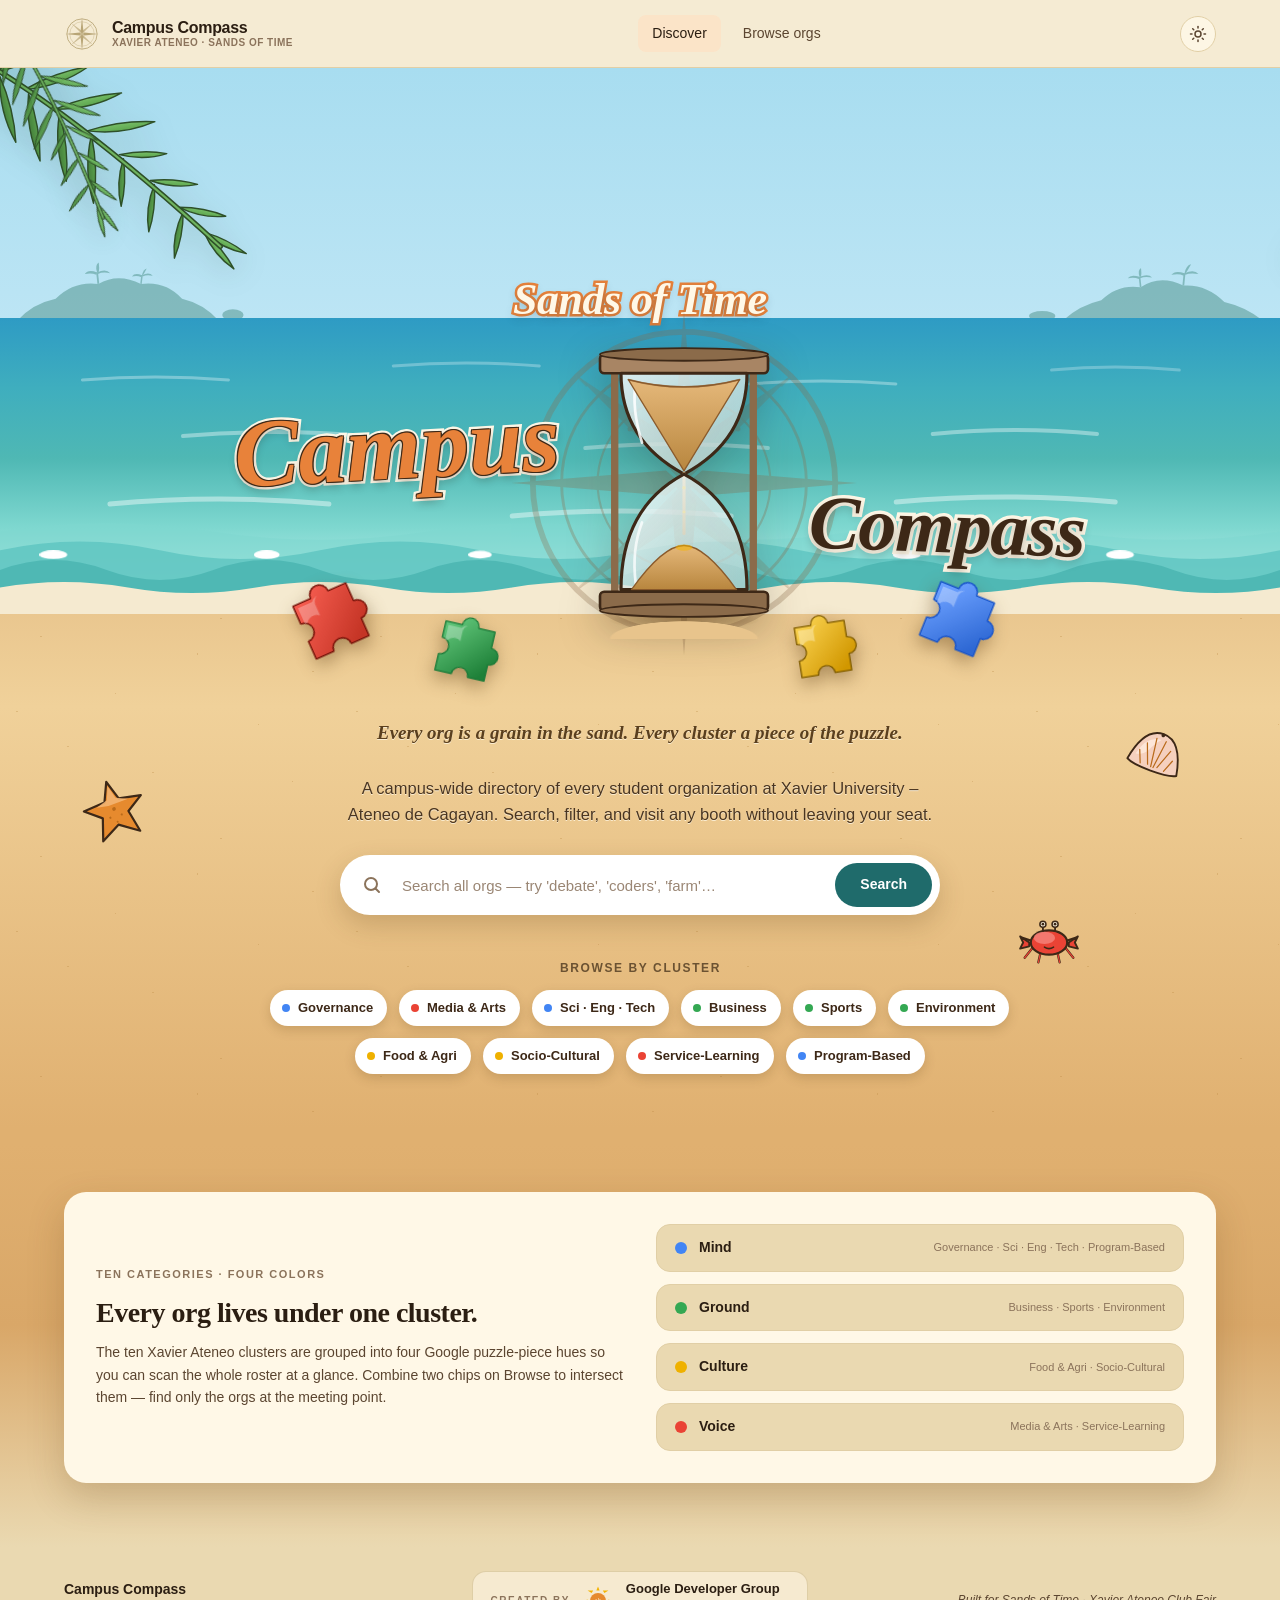
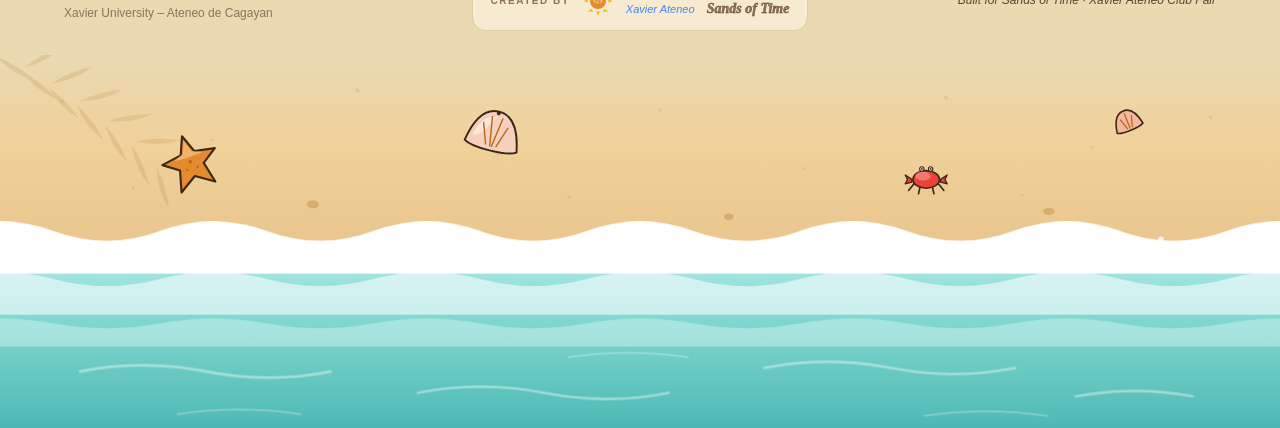
==== commit 7ab286ef: "Add files via upload" ====
--- a/campus-compass/index.html
+++ b/campus-compass/index.html
@@ -48,7 +48,7 @@
        ============================================================ -->
   <header class="site-nav">
     <div class="site-nav__wrap">
-      <a class="brand" href="/" data-nav="landing">
+      <a class="brand" href="." data-nav="landing">
         <span class="brand__mark" style="color: var(--compass-face);">
           <!-- Inline compass rose so it picks up currentColor -->
           <svg viewBox="0 0 100 100" role="img" aria-label="Compass Compass">
@@ -410,7 +410,7 @@
     <div class="wrap">
       <section class="browse-head">
         <nav class="browse-crumb" aria-label="Breadcrumb">
-          <a href="/" data-nav="landing">Discover</a>
+          <a href="." data-nav="landing">Discover</a>
           <span class="browse-crumb__sep">/</span>
           <span>Browse orgs</span>
         </nav>
